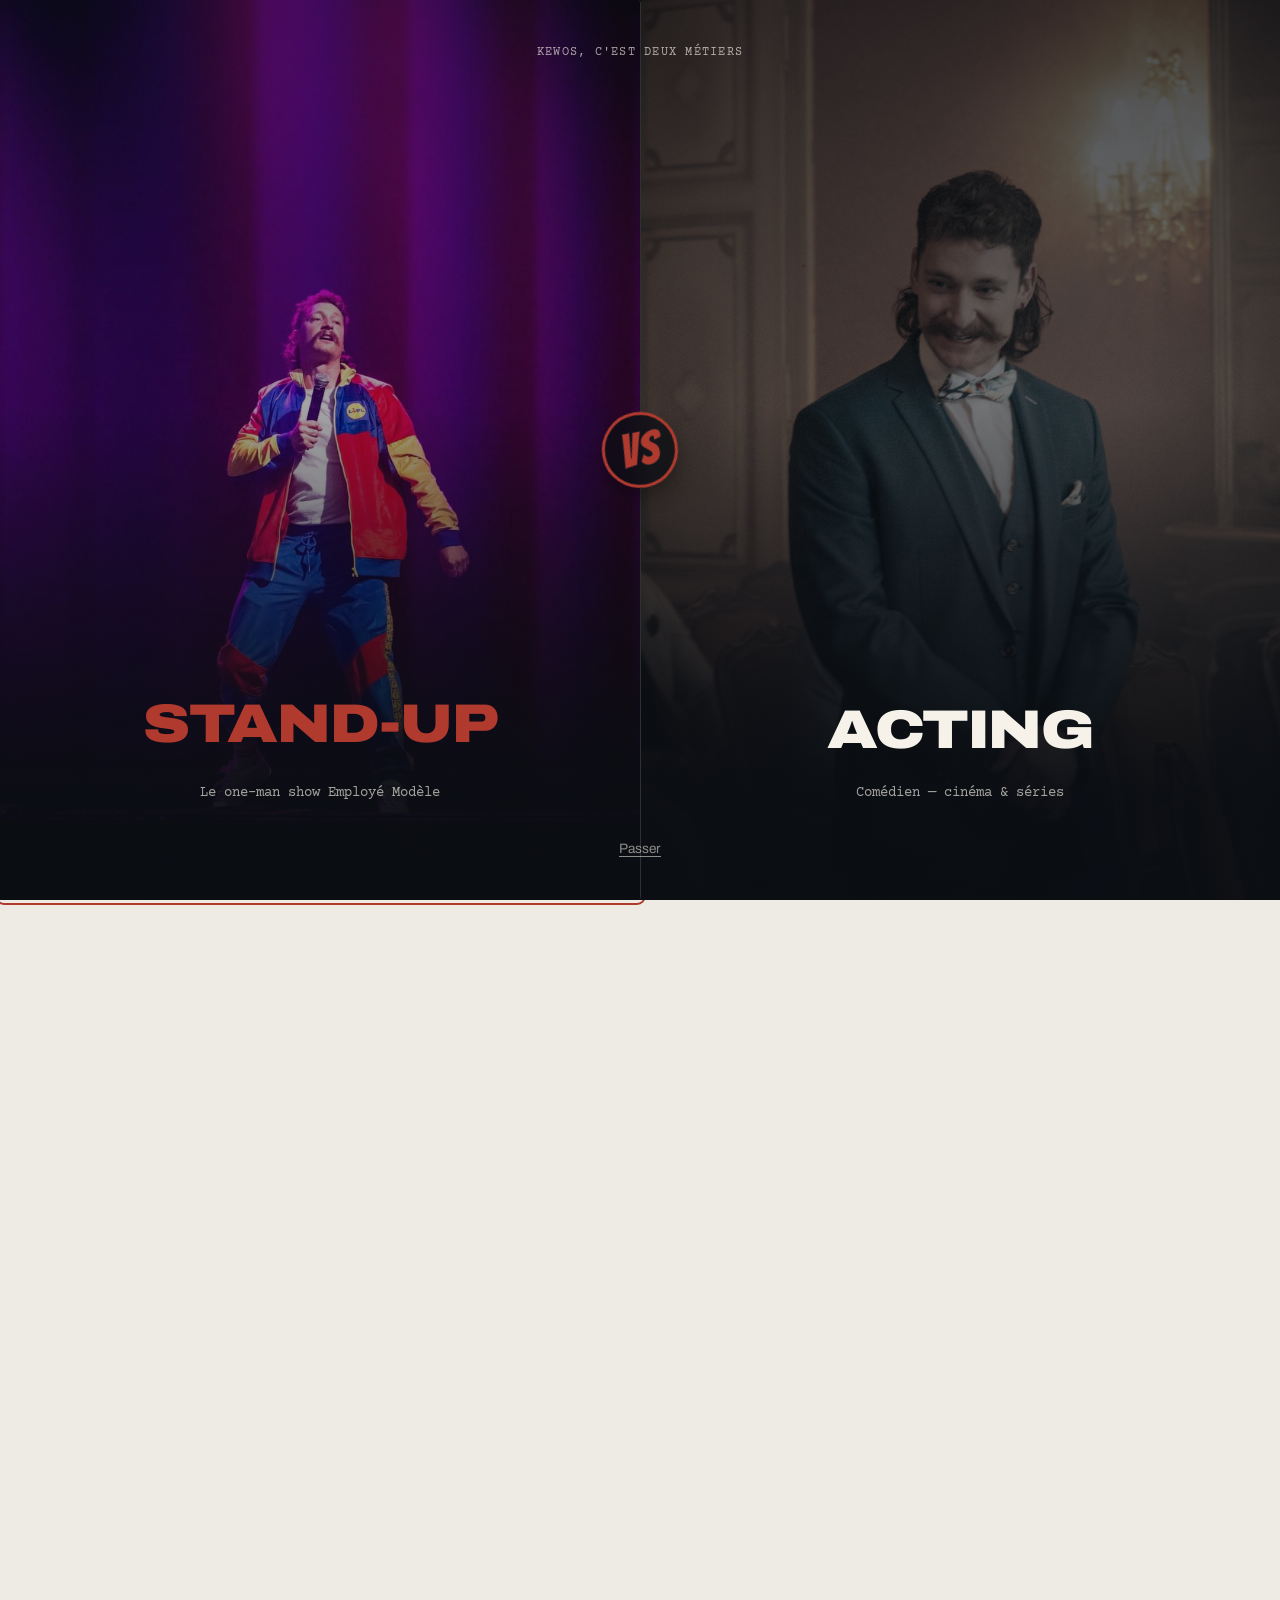
==== index.html @ 3def52e9 "Site Kewos — Employé Modèle avec écran de choix Stand-up / Acting Co-Authored-By: Claude Sonnet 5 <n" ====
<!DOCTYPE html>
<html lang="fr">
<head>
<meta charset="utf-8">
<meta name="viewport" content="width=device-width, initial-scale=1">
<title>Kewos — Employé Modèle | Site officiel de l'humoriste</title>
<meta name="description" content="Kewos, humoriste alsacien, en tournée avec son one-man show Employé Modèle. Toutes les dates, la billetterie, les vidéos et le contact pro.">
<link rel="canonical" href="https://www.kewos.fr/">

<!-- Open Graph / partages -->
<meta property="og:type" content="website">
<meta property="og:locale" content="fr_FR">
<meta property="og:site_name" content="Kewos">
<meta property="og:title" content="Kewos — Employé Modèle">
<meta property="og:description" content="Le one-man show de Kewos sur les galères professionnelles et la grande question : « tu veux faire quoi plus tard ? »">
<meta property="og:image" content="hero-section.jpg">
<meta name="twitter:card" content="summary_large_image">
<meta name="theme-color" content="#141C26">

<link rel="preconnect" href="https://fonts.googleapis.com">
<link rel="preconnect" href="https://fonts.gstatic.com" crossorigin>
<link href="https://fonts.googleapis.com/css2?family=Archivo:ital,wdth,wght@0,62..125,100..900;1,62..125,100..900&family=Courier+Prime:wght@400;700&family=Bangers&display=swap" rel="stylesheet">
<link rel="stylesheet" href="css/style.css">

<!-- Fiche artiste pour Google -->
<script type="application/ld+json">
{
  "@context": "https://schema.org",
  "@type": "Person",
  "name": "Kewos",
  "alternateName": "Kévin Ringenbach",
  "jobTitle": "Humoriste",
  "url": "https://www.kewos.fr/",
  "sameAs": ["https://www.instagram.com/le_kewos/"]
}
</script>
</head>
<body>

<a class="skip" href="#contenu">Aller au contenu</a>

<!-- ══════════ ÉCRAN DE CHOIX (Stand-up vs Acting) ══════════ -->
<div class="versus" id="versusGate" role="dialog" aria-modal="true" aria-label="Choisissez votre entrée : Stand-up ou Acting">
  <div class="versus-inner">
    <p class="versus-kicker">Kewos, c'est deux métiers</p>

    <div class="versus-choices">
      <button class="versus-choice versus-standup" type="button" data-target="#accueil">
        <img src="images/stand-up.jpg" alt=""
             data-try="images/stand-up.jpg,images/stand-up.jpeg,images/stand-up.png,stand-up.jpg" decoding="async">
        <span class="versus-label">Stand-up</span>
        <span class="versus-sub">Le one-man show Employé Modèle</span>
      </button>

      <span class="versus-vs" aria-hidden="true">VS</span>

      <button class="versus-choice versus-acting" type="button" data-target="#acting">
        <img src="images/acting.jpg" alt=""
             data-try="images/acting.jpg,images/acting.jpeg,images/acting.png,acting.jpg" decoding="async">
        <span class="versus-label">Acting</span>
        <span class="versus-sub">Comédien — cinéma &amp; séries</span>
      </button>
    </div>

    <button class="versus-skip" type="button" id="versusSkip">Passer</button>
  </div>
</div>

<header class="site-header" id="siteHeader">
  <div class="header-inner glass" data-glass>
    <a class="wordmark" href="#accueil">Kewos</a>

    <nav class="nav" id="nav" aria-label="Navigation principale">
      <span class="nav-pill" aria-hidden="true"></span>
      <a href="#spectacle">Le spectacle</a>
      <a href="#acting">Acting</a>
      <a href="#dates">Dates</a>
      <a href="#videos">Vidéos</a>
      <a href="#parcours">Parcours</a>
      <a href="#pro">Pro</a>
    </nav>

    <a class="btn btn-solid header-cta" href="#dates">Réserver</a>

    <button class="burger" id="burger" aria-expanded="false" aria-controls="menuMobile" aria-label="Ouvrir le menu">
      <span></span><span></span>
    </button>
  </div>

  <div class="menu-mobile glass" id="menuMobile" data-glass hidden>
    <a href="#spectacle">Le spectacle</a>
    <a href="#acting">Acting</a>
    <a href="#dates">Dates</a>
    <a href="#videos">Vidéos</a>
    <a href="#parcours">Parcours</a>
    <a href="#alerte">Alerte nouvelles dates</a>
    <a href="#pro">Contact pro</a>
    <a class="btn btn-solid" href="#dates">Réserver une place</a>
  </div>
</header>

<main id="contenu">

  <!-- ══════════ HERO ══════════ -->
  <section class="hero" id="accueil">
    <div class="hero-media">
      <!-- L'image « hero-section » : posez-la à côté de index.html.
           Le script teste .jpg / .jpeg / .png / .webp / .avif automatiquement. -->
      <img src="hero-section.jpg" alt="Kewos sur scène dans son spectacle Employé Modèle"
           data-try="hero-section.jpg,hero-section.jpeg,hero-section.png,hero-section.webp,hero-section.avif,images/hero-section.jpg,images/hero-section.png"
           fetchpriority="high" decoding="async">
    </div>

    <div class="hero-body">
      <p class="hero-kicker">One-man show — écrit et joué par Kévin Ringenbach</p>
      <h1 class="hero-title"><span class="l1">Kewos</span><span class="l2">Employé<br>Modèle</span></h1>
      <p class="hero-pitch">Depuis le collège, une seule question : « tu veux faire quoi plus tard&nbsp;? » Quinze ans de boulots plus tard, toujours pas de réponse. Mais un spectacle, oui.</p>
      <div class="hero-actions">
        <a class="btn btn-solid btn-lg" href="#dates">Voir les dates</a>
        <a class="btn btn-glass btn-lg" href="#videos" data-glass>Regarder un extrait</a>
      </div>
    </div>

    <a class="hero-next" href="#dates">
      <span class="hero-next-label">Prochaine date</span>
      <span class="hero-next-value">30.09 — Metz, La Comédie</span>
      <span class="hero-next-cta">Il reste des places</span>
    </a>
  </section>

  <!-- ══════════ LE SPECTACLE ══════════ -->
  <section class="section spectacle" id="spectacle">
    <div class="wrap grid-spectacle">

      <div class="fiche" data-reveal>
        <h2 class="section-title">Le spectacle</h2>

        <dl class="fiche-meta">
          <div><dt>Intitulé du poste</dt><dd>Employé Modèle</dd></div>
          <div><dt>Durée</dt><dd>1 h 20, sans pause syndicale</dd></div>
          <div><dt>Public</dt><dd>À partir de 12 ans</dd></div>
          <div><dt>Expérience exigée</dt><dd>Avoir déjà douté un lundi matin</dd></div>
        </dl>

        <div class="prose">
          <p>Kewos raconte son parcours professionnel : l'entreprise familiale, le food truck, le magasin bio, les figurations, et cette impression tenace que tout le monde autour de lui avait reçu un plan de carrière sauf lui.</p>
          <p>À force de vouloir cocher les cases — le CDI, le crédit, la vie rangée — il enchaîne les postes sans jamais savoir ce qu'il veut vraiment. Entre absurde et sincérité, il transforme ses plantages en spectacle et vous invite à rire de vos propres questions restées sans réponse.</p>
          <p class="prose-out">Parce qu'au fond, qui sait vraiment ce qu'il veut quand il est encore en train de se chercher&nbsp;?</p>
        </div>

        <a class="btn btn-solid" href="#dates">Réserver une place</a>
      </div>

      <figure class="affiche" data-reveal>
        <!-- Remplacez par le visuel de l'affiche : affiche.jpg -->
        <img src="affiche.jpg" alt="Affiche du spectacle Employé Modèle"
             data-try="affiche.jpg,affiche.png,affiche.webp,images/affiche.jpg" loading="lazy" decoding="async">
        <figcaption>Employé Modèle — en tournée dans le Grand Est et partout ailleurs</figcaption>
      </figure>

    </div>
  </section>

  <!-- ══════════ ACTING ══════════ -->
  <!--
    ⚠️ CONTENU DE DÉMONSTRATION — à remplacer avant mise en ligne :
    la vraie filmographie/crédits, une photo définitive (images/acting.jpg)
    et un lien de bande démo si disponible.
  -->
  <section class="section acting" id="acting">
    <div class="wrap grid-acting">

      <figure class="acting-still" data-reveal>
        <img src="images/acting.jpg" alt="Kewos, alias Kévin Ringenbach, en tournage"
             data-try="images/acting.jpg,images/acting.jpeg,images/acting.png,acting.jpg" loading="lazy" decoding="async">
        <figcaption>Kévin Ringenbach — comédien pour le cinéma et les séries</figcaption>
      </figure>

      <div class="fiche" data-reveal>
        <h2 class="section-title">Acting</h2>

        <dl class="fiche-meta">
          <div><dt>Nom de scène</dt><dd>Kewos</dd></div>
          <div><dt>Nom civil</dt><dd>Kévin Ringenbach</dd></div>
          <div><dt>Registre</dt><dd>Comédie, second rôle, figuration parlante</dd></div>
          <div><dt>Basé à</dt><dd>Grand Est — mobile France entière</dd></div>
        </dl>

        <div class="prose">
          <p>Avant la scène, il y a eu les plateaux : figurations pour le cinéma et les séries, dont un rôle sur une production Netflix. Quelques répliques, beaucoup d'attente, et le goût du jeu qui reste.</p>
          <p>Aujourd'hui, Kewos continue de mener les deux de front — la scène du stand-up et celle du tournage — avec la même énergie comique.</p>
        </div>

        <a class="btn btn-line" href="mailto:casting@kewos.fr">Contacter pour un casting</a>
      </div>

    </div>
  </section>

  <!-- ══════════ DATES ══════════ -->
  <!--
    ⚠️ DONNÉES DE DÉMONSTRATION — à remplacer par les vraies dates et les vrais liens
    de billetterie avant mise en ligne. Une ligne = un <li class="date-row">.
    Statuts disponibles : lien "Réserver", <span class="stamp">Complet</span>,
    ou <span class="stamp stamp-last">Dernières places</span>.
  -->
  <section class="section dates" id="dates">
    <div class="wrap">
      <header class="section-head" data-reveal>
        <h2 class="section-title">Les dates</h2>
        <p class="section-note">Une salle près de chez vous manque à l'appel&nbsp;? <a href="#alerte">Prévenez-moi</a>, je transmets aux programmateurs.</p>
      </header>

      <ol class="date-list" data-stagger>

        <li class="date-row" data-reveal>
          <time class="date-when" datetime="2026-09-30"><span class="d">30</span><span class="m">sept.</span><span class="y">2026</span></time>
          <span class="date-where"><strong>Metz</strong><em>La Comédie de Metz</em></span>
          <span class="date-status"><a class="btn btn-line" href="#" rel="noopener">Réserver</a></span>
        </li>

        <li class="date-row" data-reveal>
          <time class="date-when" datetime="2026-10-17"><span class="d">17</span><span class="m">oct.</span><span class="y">2026</span></time>
          <span class="date-where"><strong>Colmar</strong><em>Comedy Club</em></span>
          <span class="date-status"><span class="stamp">Complet</span></span>
        </li>

        <li class="date-row" data-reveal>
          <time class="date-when" datetime="2026-11-07"><span class="d">07</span><span class="m">nov.</span><span class="y">2026</span></time>
          <span class="date-where"><strong>Nancy</strong><em>Le Gros Clou</em></span>
          <span class="date-status"><span class="stamp stamp-last">Dernières places</span></span>
        </li>

        <li class="date-row" data-reveal>
          <time class="date-when" datetime="2026-12-12"><span class="d">12</span><span class="m">déc.</span><span class="y">2026</span></time>
          <span class="date-where"><strong>Ribeauvillé</strong><em>Casino Barrière</em></span>
          <span class="date-status"><a class="btn btn-line" href="#" rel="noopener">Réserver</a></span>
        </li>

        <li class="date-row" data-reveal>
          <time class="date-when" datetime="2027-01-23"><span class="d">23</span><span class="m">janv.</span><span class="y">2027</span></time>
          <span class="date-where"><strong>Blotzheim</strong><em>Casino Barrière</em></span>
          <span class="date-status"><a class="btn btn-line" href="#" rel="noopener">Réserver</a></span>
        </li>

        <li class="date-row" data-reveal>
          <time class="date-when" datetime="2027-02-06"><span class="d">06</span><span class="m">févr.</span><span class="y">2027</span></time>
          <span class="date-where"><strong>Arras</strong><em>Le Pont de Singe</em></span>
          <span class="date-status"><span class="stamp">Complet</span></span>
        </li>

        <li class="date-row" data-reveal>
          <time class="date-when" datetime="2027-03-13"><span class="d">13</span><span class="m">mars</span><span class="y">2027</span></time>
          <span class="date-where"><strong>Wittelsheim</strong><em>Salle Grassegert</em></span>
          <span class="date-status"><a class="btn btn-line" href="#" rel="noopener">Réserver</a></span>
        </li>

        <li class="date-row" data-reveal>
          <time class="date-when" datetime="2027-04-10"><span class="d">10</span><span class="m">avril</span><span class="y">2027</span></time>
          <span class="date-where"><strong>Guebwiller</strong><em>Les Dominicains</em></span>
          <span class="date-status"><span class="stamp stamp-last">Dernières places</span></span>
        </li>

      </ol>
    </div>
  </section>

  <!-- ══════════ VIDÉOS ══════════ -->
  <section class="section videos" id="videos">
    <div class="wrap">
      <header class="section-head" data-reveal>
        <h2 class="section-title">Vidéos</h2>
        <p class="section-note">Des extraits, des passages en club, et quelques trucs filmés dans une cuisine.</p>
      </header>

      <p class="videos-kicker" data-reveal>Extraits du spectacle</p>
      <!-- Remplacez data-yt par l'identifiant de la vidéo YouTube (ce qui suit v=) -->
      <div class="video-grid" data-stagger>
        <article class="video" data-reveal>
          <button class="video-play" data-yt="dQw4w9WgXcQ" data-title="Extrait — Employé Modèle">
            <img src="https://i.ytimg.com/vi/dQw4w9WgXcQ/hqdefault.jpg" alt="" loading="lazy" decoding="async">
            <span class="video-icon" aria-hidden="true"></span>
            <span class="video-label">Extrait du spectacle<em>Lire la vidéo</em></span>
          </button>
        </article>
        <article class="video" data-reveal>
          <button class="video-play" data-yt="dQw4w9WgXcQ" data-title="Passage en comedy club">
            <img src="https://i.ytimg.com/vi/dQw4w9WgXcQ/hqdefault.jpg" alt="" loading="lazy" decoding="async">
            <span class="video-icon" aria-hidden="true"></span>
            <span class="video-label">Passage en comedy club<em>Lire la vidéo</em></span>
          </button>
        </article>
        <article class="video" data-reveal>
          <button class="video-play" data-yt="dQw4w9WgXcQ" data-title="Teaser 2026">
            <img src="https://i.ytimg.com/vi/dQw4w9WgXcQ/hqdefault.jpg" alt="" loading="lazy" decoding="async">
            <span class="video-icon" aria-hidden="true"></span>
            <span class="video-label">Teaser de la tournée<em>Lire la vidéo</em></span>
          </button>
        </article>
      </div>

      <!-- Vraies publications vidéo de @le_kewos. Pour en ajouter une : ouvrir le reel/post sur
           Instagram → icône ⋯ → « Intégrer » → copier l'URL et la coller dans un nouvel article,
           en suivant exactement le modèle ci-dessous (deux data-instgrm-permalink identiques). -->
      <p class="videos-kicker" data-reveal>Sur Instagram</p>
      <div class="insta-grid" data-stagger>
        <article class="insta-card" data-reveal>
          <blockquote class="instagram-media" data-instgrm-permalink="https://www.instagram.com/le_kewos/reel/DF5mDuxNj-P/" data-instgrm-version="14">
            <a href="https://www.instagram.com/le_kewos/reel/DF5mDuxNj-P/" target="_blank" rel="noopener">Voir sur Instagram</a>
          </blockquote>
        </article>
        <article class="insta-card" data-reveal>
          <blockquote class="instagram-media" data-instgrm-permalink="https://www.instagram.com/reel/DTaXDFFDaus/" data-instgrm-version="14">
            <a href="https://www.instagram.com/reel/DTaXDFFDaus/" target="_blank" rel="noopener">Voir sur Instagram</a>
          </blockquote>
        </article>
        <article class="insta-card" data-reveal>
          <blockquote class="instagram-media" data-instgrm-permalink="https://www.instagram.com/p/DGVdkOFoYPr/" data-instgrm-version="14">
            <a href="https://www.instagram.com/p/DGVdkOFoYPr/" target="_blank" rel="noopener">Voir sur Instagram</a>
          </blockquote>
        </article>
      </div>

      <p class="videos-more" data-reveal>Le reste est sur <a class="link-glass" href="https://www.instagram.com/le_kewos/" data-glass target="_blank" rel="noopener">Instagram</a> et <a class="link-glass" href="#" data-glass target="_blank" rel="noopener">YouTube</a>.</p>
    </div>
  </section>

  <!-- ══════════ PARCOURS ══════════ -->
  <section class="section parcours" id="parcours">
    <div class="wrap grid-parcours">

      <div class="parcours-intro" data-reveal>
        <h2 class="section-title">Le parcours</h2>
        <p>Kévin Ringenbach, alias Kewos, est né à Guebwiller et a mis quinze ans à trouver le seul métier où son CV devient un argument de vente.</p>
        <ul class="palmares">
          <li><span>2023</span> Vainqueur de la 1<sup>re</sup> saison du Colmar Comedy Club</li>
          <li><span>2023</span> Prix du public au Gros Clou, festival d'humour du Grand Est</li>
          <li><span>2024</span> Lauréat du festival Drôlement Bien, Besançon</li>
        </ul>
        <figure class="portrait">
          <img src="portrait.jpg" alt="Portrait de Kewos"
               data-try="portrait.jpg,portrait.png,images/portrait.jpg" loading="lazy" decoding="async">
        </figure>
      </div>

      <ol class="cv" data-stagger>
        <li class="cv-item" data-reveal><span class="cv-year">2010</span><h3>Entreprise familiale</h3><p>Le plan tout tracé. Tracé par quelqu'un d'autre.</p></li>
        <li class="cv-item" data-reveal><span class="cv-year">2014</span><h3>Food truck</h3><p>Indépendance, liberté, friteuse.</p></li>
        <li class="cv-item" data-reveal><span class="cv-year">2017</span><h3>Magasin bio</h3><p>Vendre du sens à des gens qui en cherchaient aussi.</p></li>
        <li class="cv-item" data-reveal><span class="cv-year">2019</span><h3>Figuration cinéma &amp; séries</h3><p>Quelques rôles, dont un sur Netflix. Deux répliques, beaucoup d'attente.</p></li>
        <li class="cv-item cv-now" data-reveal><span class="cv-year">2022</span><h3>Humoriste</h3><p>Premier passage en scène ouverte. Le seul poste qu'il n'a jamais eu envie de quitter.</p></li>
      </ol>

    </div>
  </section>

  <!-- ══════════ ALERTE ══════════ -->
  <section class="section alerte" id="alerte">
    <div class="wrap alerte-inner" data-reveal>
      <div>
        <h2 class="section-title">Alerte nouvelles dates</h2>
        <p>Les places partent souvent avant l'annonce publique. Laissez votre e-mail et votre ville : vous serez prévenu en premier quand une date tombe près de chez vous.</p>
      </div>
      <!-- Branchez l'attribut action sur Brevo, Mailchimp ou votre outil d'e-mailing -->
      <form class="alerte-form" action="#" method="post" novalidate>
        <label class="field">
          <span>Votre e-mail</span>
          <input type="email" name="email" required autocomplete="email" placeholder="prenom@exemple.fr">
        </label>
        <label class="field">
          <span>Votre ville</span>
          <input type="text" name="ville" autocomplete="address-level2" placeholder="Mulhouse">
        </label>
        <label class="check">
          <input type="checkbox" name="consent" required>
          <span>J'accepte de recevoir les annonces de dates par e-mail. Désinscription en un clic.</span>
        </label>
        <button class="btn btn-solid" type="submit">Me prévenir</button>
        <p class="form-msg" role="status" aria-live="polite"></p>
      </form>
    </div>
  </section>

  <!-- ══════════ PRO ══════════ -->
  <section class="section pro" id="pro">
    <div class="wrap">
      <header class="section-head" data-reveal>
        <h2 class="section-title">Espace pro</h2>
        <p class="section-note">Salles, festivals, comités d'entreprise, presse : voici où écrire.</p>
      </header>

      <div class="pro-grid" data-stagger>
        <div class="pro-card" data-reveal>
          <h3>Booking &amp; diffusion</h3>
          <p>Pour programmer Employé Modèle dans votre salle ou votre festival.</p>
          <a class="link-glass" href="mailto:booking@kewos.fr" data-glass>booking@kewos.fr</a>
        </div>
        <div class="pro-card" data-reveal>
          <h3>Presse</h3>
          <p>Demandes d'interview, dossier de presse, photos haute définition.</p>
          <a class="link-glass" href="mailto:presse@kewos.fr" data-glass>presse@kewos.fr</a>
        </div>
        <div class="pro-card" data-reveal>
          <h3>Entreprises &amp; privé</h3>
          <p>Soirées d'entreprise, arbres de Noël, séminaires. Oui, c'est ironique.</p>
          <a class="link-glass" href="mailto:contact@kewos.fr" data-glass>contact@kewos.fr</a>
        </div>
      </div>
    </div>
  </section>

</main>

<footer class="site-footer">
  <div class="wrap footer-inner">
    <a class="wordmark footer-mark" href="#accueil">Kewos</a>

    <nav class="footer-social" aria-label="Réseaux sociaux">
      <a href="https://www.instagram.com/le_kewos/" target="_blank" rel="noopener">Instagram</a>
      <a href="#" target="_blank" rel="noopener">TikTok</a>
      <a href="#" target="_blank" rel="noopener">YouTube</a>
      <a href="#" target="_blank" rel="noopener">Facebook</a>
    </nav>

    <nav class="footer-links" aria-label="Liens utiles">
      <a href="#dates">Dates</a>
      <a href="#pro">Contact pro</a>
      <a href="mentions-legales.html">Mentions légales</a>
    </nav>

    <p class="footer-legal">© <span id="year">2026</span> Kewos — Employé Modèle. Tous droits réservés.</p>
  </div>
</footer>

<!-- Lecteur vidéo -->
<dialog class="lightbox" id="lightbox" aria-label="Lecteur vidéo">
  <button class="lightbox-close" id="lightboxClose" aria-label="Fermer la vidéo">Fermer</button>
  <div class="lightbox-frame" id="lightboxFrame"></div>
</dialog>

<!-- Rend les blockquotes .instagram-media de la section #videos en lecteurs natifs -->
<script async src="https://www.instagram.com/embed.js"></script>
<script src="js/main.js"></script>
</body>
</html>
---- css/style.css ----
/* =====================================================================
   KEWOS — EMPLOYÉ MODÈLE
   Direction artistique : le dossier RH contre la scène.
   Papier listing, tampons administratifs et lumière de salle.
   ===================================================================== */

/* ------------------------------ 1. Tokens ------------------------------ */
:root{
  --encre:      #141C26;   /* bleu-noir, texte et fonds sombres  */
  --papier:     #EDEBE3;   /* papier bureau, légèrement grisé    */
  --listing:    #DDE5D9;   /* bande vert pâle du papier listing  */
  --tampon:     #B03A2E;   /* rouge tampon, accent unique        */
  --scene:      #0B0E13;   /* noir de salle                      */
  --encre-60:   rgba(20,28,38,.60);
  --encre-30:   rgba(20,28,38,.30);
  --encre-14:   rgba(20,28,38,.14);

  --display: "Archivo", "Helvetica Neue", Arial, sans-serif;
  --texte:   "Archivo", "Helvetica Neue", Arial, sans-serif;
  --machine: "Courier Prime", "Courier New", monospace;
  --comic:   "Bangers", "Archivo", cursive;

  --wrap: 1180px;
  --pad: clamp(1.25rem, 5vw, 3rem);
  --rythme: clamp(4.5rem, 10vw, 9rem);
  --radius: 18px;

  --ease-out: cubic-bezier(.16,1,.3,1);
  --ease-liquide: cubic-bezier(.34,1.4,.5,1);
}

/* ------------------------------ 2. Base ------------------------------ */
*,*::before,*::after{ box-sizing:border-box; }

html{ scroll-behavior:smooth; -webkit-text-size-adjust:100%; }

body{
  margin:0;
  background:var(--papier);
  color:var(--encre);
  font-family:var(--texte);
  font-variation-settings:"wdth" 100;
  font-size:clamp(1rem, .96rem + .2vw, 1.075rem);
  line-height:1.62;
  -webkit-font-smoothing:antialiased;
  overflow-x:hidden;
}

img{ max-width:100%; display:block; }
a{ color:inherit; }
button{ font:inherit; color:inherit; }

:focus-visible{
  outline:2px solid var(--tampon);
  outline-offset:3px;
  border-radius:4px;
}

.skip{
  position:absolute; left:-9999px; top:0; z-index:200;
  background:var(--encre); color:var(--papier); padding:.8rem 1.2rem;
}
.skip:focus{ left:1rem; top:1rem; }

.wrap{ width:100%; max-width:var(--wrap); margin-inline:auto; padding-inline:var(--pad); }

/* ------------------------------ 3. Typographie ------------------------------ */
h1,h2,h3{
  font-family:var(--display);
  font-weight:800;
  font-variation-settings:"wdth" 112;
  line-height:.95;
  letter-spacing:-.018em;
  margin:0;
  text-wrap:balance;
}

.section-title{
  font-size:clamp(2.1rem, 1.2rem + 3.4vw, 3.9rem);
  margin-bottom:.7em;
}

.section-head{
  display:flex; flex-wrap:wrap; align-items:flex-end;
  justify-content:space-between; gap:1rem 3rem;
  margin-bottom:clamp(2rem,5vw,3.4rem);
}
.section-head .section-title{ margin-bottom:0; }
.section-note{
  margin:0; max-width:42ch;
  color:var(--encre-60);
  font-size:.95rem;
}
.section-note a{ color:var(--tampon); text-underline-offset:.22em; }

.prose p{ max-width:62ch; }
.prose-out{ font-weight:600; }

/* ------------------------------ 4. Verre liquide ------------------------------ */
/* Une seule recette, réutilisée : flou + saturation, arête haute éclairée,
   et un reflet spéculaire qui suit le curseur (variables --mx / --my). */
.glass{
  position:relative;
  isolation:isolate;
  background:rgba(20,28,38,.52);
  -webkit-backdrop-filter:blur(20px) saturate(185%);
  backdrop-filter:blur(20px) saturate(185%);
  border:1px solid rgba(255,255,255,.13);
  box-shadow:
    inset 0 1px 0 rgba(255,255,255,.34),
    inset 1px 0 0 rgba(255,255,255,.09),
    inset -1px 0 0 rgba(255,255,255,.09),
    inset 0 -1px 0 rgba(255,255,255,.05),
    0 24px 48px -28px rgba(0,0,0,.75);
}
.glass::after{
  content:"";
  position:absolute; inset:0; border-radius:inherit;
  pointer-events:none; z-index:2;
  background:radial-gradient(260px circle at var(--mx,50%) var(--my,0%),
              rgba(255,255,255,.20), rgba(255,255,255,0) 62%);
  opacity:var(--sheen,0);
  transition:opacity .4s var(--ease-out);
}
@supports not ((backdrop-filter:blur(1px)) or (-webkit-backdrop-filter:blur(1px))){
  .glass{ background:rgba(20,28,38,.92); }
}

/* ------------------------------ 5. Boutons ------------------------------ */
.btn{
  --lift:0;
  display:inline-flex; align-items:center; justify-content:center;
  gap:.5em;
  padding:.78em 1.5em;
  border-radius:999px;
  border:1px solid transparent;
  font-weight:700;
  font-size:.95rem;
  letter-spacing:.005em;
  text-decoration:none;
  cursor:pointer;
  transform:translateY(var(--lift));
  transition:transform .35s var(--ease-liquide), background-color .3s, color .3s, box-shadow .35s, border-color .3s;
}
.btn-lg{ padding:.95em 1.9em; font-size:1.02rem; }

.btn-solid{
  background:var(--tampon);
  color:#FBF6EE;
  box-shadow:0 12px 26px -16px rgba(176,58,46,.9);
}
.btn-solid:hover,.btn-solid:focus-visible{
  --lift:-2px;
  background:#C0402F;
  box-shadow:0 20px 34px -18px rgba(176,58,46,.95);
}

.btn-glass{
  background:rgba(255,255,255,.10);
  -webkit-backdrop-filter:blur(16px) saturate(170%);
  backdrop-filter:blur(16px) saturate(170%);
  border-color:rgba(255,255,255,.28);
  color:#FBF6EE;
  box-shadow:inset 0 1px 0 rgba(255,255,255,.4), 0 18px 34px -24px rgba(0,0,0,.8);
}
.btn-glass:hover,.btn-glass:focus-visible{
  --lift:-2px;
  background:rgba(255,255,255,.19);
  border-color:rgba(255,255,255,.45);
}

.btn-line{
  padding:.5em 1.15em;
  border-color:var(--encre-30);
  background:transparent;
  font-size:.88rem;
}
.btn-line:hover,.btn-line:focus-visible{
  background:var(--encre);
  border-color:var(--encre);
  color:var(--papier);
}

/* Lien à pastille de verre : la pastille se matérialise autour du mot au survol. */
.link-glass{
  display:inline-block;
  padding:.16em .62em;
  margin:-.16em -.62em;
  border-radius:999px;
  border:1px solid transparent;
  text-decoration:underline;
  text-decoration-thickness:1px;
  text-underline-offset:.22em;
  transition:background-color .35s var(--ease-out),
             border-color .35s var(--ease-out),
             box-shadow .35s var(--ease-out),
             text-decoration-color .3s,
             transform .45s var(--ease-liquide);
}
.link-glass:hover,.link-glass:focus-visible{
  transform:translateY(-1px);
  text-decoration-color:transparent;
  background:rgba(20,28,38,.07);
  border-color:rgba(20,28,38,.16);
  box-shadow:inset 0 1px 0 rgba(255,255,255,.95);
  -webkit-backdrop-filter:blur(14px) saturate(180%);
  backdrop-filter:blur(14px) saturate(180%);
}
.videos .link-glass:hover,.videos .link-glass:focus-visible,
.alerte .link-glass:hover,.alerte .link-glass:focus-visible{
  background:rgba(255,255,255,.16);
  border-color:rgba(255,255,255,.32);
  box-shadow:inset 0 1px 0 rgba(255,255,255,.55);
}

/* ------------------------------ 5b. Écran de choix (versus) ------------------------------ */
html.versus-locked,html.versus-locked body{ overflow:hidden; height:100%; }

.versus{
  position:fixed; inset:0; z-index:400;
  background:var(--scene);
  opacity:1;
  transition:opacity .6s var(--ease-out);
}
.versus.is-leaving{ opacity:0; pointer-events:none; }
.versus[hidden]{ display:none; }

.versus-inner{ position:relative; width:100%; height:100%; }

.versus-kicker{
  position:absolute; top:clamp(1.3rem,4vw,2.6rem); left:0; right:0; z-index:2;
  margin:0; text-align:center;
  font-family:var(--machine);
  font-size:.78rem; letter-spacing:.1em; text-transform:uppercase;
  color:rgba(246,242,234,.65);
}

.versus-choices{ position:relative; display:flex; width:100%; height:100%; }

.versus-choice{
  position:relative;
  flex:1;
  display:flex; flex-direction:column; align-items:center; justify-content:flex-end;
  margin:0; padding:0 1.5rem clamp(3rem,10vw,6rem);
  border:0; border-right:1px solid rgba(255,255,255,.14);
  background:none; cursor:pointer;
  overflow:hidden; isolation:isolate;
  color:#F6F2EA; text-align:center;
  -webkit-tap-highlight-color:transparent;
}
.versus-acting{ border-right:0; }

.versus-choice img{
  position:absolute; inset:0; z-index:-2;
  width:100%; height:100%; object-fit:cover;
  transform:scale(1.08);
  filter:grayscale(.55) brightness(.6);
  transition:transform 1.1s var(--ease-out), filter .5s ease;
}
.versus-choice::before{
  content:""; position:absolute; inset:0; z-index:-1;
  background:linear-gradient(to top, rgba(11,14,19,.94) 12%, rgba(11,14,19,.25) 55%, rgba(11,14,19,.55) 100%);
}
.versus-choice:hover img,.versus-choice:focus-visible img{
  transform:scale(1);
  filter:grayscale(0) brightness(.85);
}

.versus-label{
  display:block;
  font-family:var(--display); font-weight:900;
  font-variation-settings:"wdth" 122;
  text-transform:uppercase;
  font-size:clamp(1.8rem, 1rem + 3.4vw, 3.4rem);
  letter-spacing:-.02em;
  transition:transform .5s var(--ease-liquide), color .3s;
}
.versus-choice:hover .versus-label,.versus-choice:focus-visible .versus-label{
  transform:translateY(-6px);
  color:var(--tampon);
}
.versus-sub{
  display:block; margin-top:.5rem;
  font-family:var(--machine); font-size:.85rem;
  color:rgba(246,242,234,.65);
}

.versus-vs{
  position:absolute; top:50%; left:50%; z-index:3;
  transform:translate(-50%,-50%) rotate(-10deg);
  display:grid; place-items:center;
  width:clamp(3.8rem, 2.2vw + 3rem, 5.6rem); height:clamp(3.8rem, 2.2vw + 3rem, 5.6rem);
  border-radius:999px;
  border:3px solid var(--tampon);
  background:rgba(11,14,19,.75);
  -webkit-backdrop-filter:blur(10px); backdrop-filter:blur(10px);
  box-shadow:0 14px 30px -10px rgba(0,0,0,.6);
  color:var(--tampon);
  font-family:var(--comic); font-weight:400;
  font-size:clamp(2.1rem, 1.6vw + 1.6rem, 3.1rem);
  line-height:1;
  letter-spacing:.03em;
  -webkit-text-stroke:1.5px var(--encre);
  paint-order:stroke fill;
  pointer-events:none;
}

.versus-skip{
  position:absolute; bottom:clamp(1.1rem,4vw,2rem); left:50%; z-index:2;
  transform:translateX(-50%);
  background:none; border:0;
  color:rgba(246,242,234,.55);
  font-size:.85rem;
  text-decoration:underline; text-underline-offset:.22em;
  cursor:pointer; padding:.5rem .7rem;
}
.versus-skip:hover,.versus-skip:focus-visible{ color:#F6F2EA; }

@media (max-width:720px){
  .versus-choices{ flex-direction:column; }
  .versus-choice{
    border-right:0; border-bottom:1px solid rgba(255,255,255,.14);
    padding-bottom:2.2rem; justify-content:center;
  }
  .versus-acting{ border-bottom:0; }
  .versus-vs{ width:3.6rem; height:3.6rem; font-size:1.7rem; }
}

@media (prefers-reduced-motion:reduce){
  .versus,.versus-choice img,.versus-label{ transition-duration:.01ms !important; }
}

/* ------------------------------ 6. En-tête ------------------------------ */
.site-header{
  position:fixed; inset:0 0 auto 0; z-index:100;
  padding:clamp(.7rem,2vw,1.15rem) var(--pad);
  pointer-events:none;
}
.header-inner{
  pointer-events:auto;
  max-width:var(--wrap); margin-inline:auto;
  display:flex; align-items:center; gap:1rem;
  padding:.55rem .6rem .55rem 1.35rem;
  border-radius:999px;
  transition:padding .4s var(--ease-out), background-color .4s;
}
.site-header.is-scrolled .header-inner{ background:rgba(20,28,38,.72); }

.wordmark{
  font-family:var(--display);
  font-weight:900;
  font-variation-settings:"wdth" 122;
  font-size:1.22rem;
  letter-spacing:.02em;
  text-transform:uppercase;
  text-decoration:none;
  color:#F6F2EA;
  margin-right:auto;
}

.nav{
  position:relative;
  display:flex; align-items:center; gap:.15rem;
}
.nav a{
  position:relative; z-index:1;
  padding:.55rem .95rem;
  border-radius:999px;
  font-size:.92rem;
  font-weight:500;
  color:rgba(246,242,234,.78);
  text-decoration:none;
  transition:color .3s;
  white-space:nowrap;
}
.nav a:hover,.nav a:focus-visible,.nav a.is-current{ color:#FFF; }

/* La pastille de verre qui glisse d'un lien à l'autre */
.nav-pill{
  position:absolute; top:0; left:0; z-index:0;
  height:100%; width:0;
  border-radius:999px;
  background:rgba(255,255,255,.15);
  border:1px solid rgba(255,255,255,.3);
  -webkit-backdrop-filter:blur(12px) saturate(200%) brightness(1.1);
  backdrop-filter:blur(12px) saturate(200%) brightness(1.1);
  box-shadow:inset 0 1px 0 rgba(255,255,255,.55), inset 0 -1px 0 rgba(255,255,255,.12);
  opacity:0;
  transform:translateX(0) scaleX(.7);
  transform-origin:left center;
  transition:transform .5s var(--ease-liquide), width .5s var(--ease-liquide), opacity .3s ease;
  pointer-events:none;
}
.nav.pill-on .nav-pill{ opacity:1; }

.header-cta{ padding:.62em 1.25em; font-size:.9rem; }

.burger{
  display:none;
  width:44px; height:38px;
  border:1px solid rgba(255,255,255,.22);
  border-radius:999px;
  background:rgba(255,255,255,.08);
  cursor:pointer;
  padding:0;
  flex-direction:column; align-items:center; justify-content:center; gap:5px;
}
.burger span{
  display:block; width:17px; height:1.5px; background:#F6F2EA; border-radius:2px;
  transition:transform .35s var(--ease-out), opacity .25s;
}
.burger[aria-expanded="true"] span:first-child{ transform:translateY(3.25px) rotate(45deg); }
.burger[aria-expanded="true"] span:last-child{ transform:translateY(-3.25px) rotate(-45deg); }

.menu-mobile{
  pointer-events:auto;
  max-width:var(--wrap); margin:.6rem auto 0;
  border-radius:22px;
  padding:.8rem;
  display:flex; flex-direction:column; gap:.15rem;
}
.menu-mobile[hidden]{ display:none; }
.menu-mobile a{
  padding:.85rem 1rem;
  border-radius:14px;
  color:rgba(246,242,234,.85);
  text-decoration:none;
  font-weight:500;
}
.menu-mobile a:hover{ background:rgba(255,255,255,.1); color:#fff; }
.menu-mobile .btn{ margin-top:.4rem; justify-content:center; }
.menu-mobile .btn:hover{ background:#C0402F; }

/* ------------------------------ 7. Hero ------------------------------ */
.hero{
  position:relative;
  min-height:100svh;
  display:flex; flex-direction:column; justify-content:flex-end;
  background:var(--scene);
  color:#F6F2EA;
  overflow:hidden;
  padding:0 0 clamp(1rem,3vw,2rem);
}
.hero-media{ position:absolute; inset:0; }
.hero-media img{
  width:100%; height:100%;
  object-fit:cover; object-position:center 28%;
  opacity:0;
  transform:scale(1.06);
  transition:opacity 1.4s ease, transform 2.4s var(--ease-out);
}
.hero-media img.is-loaded{ opacity:1; transform:scale(1); }
.hero-media::after{
  content:"";
  position:absolute; inset:0;
  background:
    linear-gradient(to top, rgba(11,14,19,.94) 6%, rgba(11,14,19,.55) 38%, rgba(11,14,19,.15) 66%, rgba(11,14,19,.6) 100%),
    linear-gradient(to right, rgba(11,14,19,.6), rgba(11,14,19,0) 62%);
}
/* Filet de secours si l'image n'est pas encore posée dans le dossier */
.hero-media.is-missing{
  background:
    repeating-linear-gradient(135deg, #10151C 0 22px, #0D1218 22px 44px);
}

.hero-body{
  position:relative; z-index:2;
  width:100%; max-width:var(--wrap);
  margin:0 auto; padding:0 var(--pad);
}
.hero-kicker{
  font-family:var(--machine);
  font-size:.82rem;
  letter-spacing:.06em;
  color:rgba(246,242,234,.72);
  margin:0 0 1.1rem;
  padding-left:2.6rem;
  position:relative;
}
.hero-kicker::before{
  content:""; position:absolute; left:0; top:.62em;
  width:2rem; height:1px; background:var(--tampon);
}
.hero-title{
  display:flex; flex-direction:column;
  font-variation-settings:"wdth" 124;
  font-weight:900;
  text-transform:uppercase;
  margin:0 0 1.3rem;
  letter-spacing:-.03em;
}
.hero-title .l1{
  font-size:clamp(1rem,.7rem + 1.1vw,1.5rem);
  letter-spacing:.42em;
  font-weight:700;
  color:var(--tampon);
  margin-bottom:.9rem;
}
.hero-title .l2{
  font-size:clamp(3.3rem, 1rem + 11.5vw, 9.5rem);
  line-height:.84;
}
.hero-pitch{
  max-width:46ch;
  color:rgba(246,242,234,.82);
  margin:0 0 2rem;
}
.hero-actions{ display:flex; flex-wrap:wrap; gap:.75rem; }

/* Entrée orchestrée au chargement */
.hero-kicker,.hero-title .l1,.hero-title .l2,.hero-pitch,.hero-actions,.hero-next{
  opacity:0; transform:translateY(26px);
}
.hero.is-ready .hero-kicker,
.hero.is-ready .hero-title .l1,
.hero.is-ready .hero-title .l2,
.hero.is-ready .hero-pitch,
.hero.is-ready .hero-actions,
.hero.is-ready .hero-next{
  opacity:1; transform:none;
  transition:opacity .9s ease, transform 1s var(--ease-out);
}
.hero.is-ready .hero-kicker{ transition-delay:.15s; }
.hero.is-ready .hero-title .l1{ transition-delay:.25s; }
.hero.is-ready .hero-title .l2{ transition-delay:.35s; }
.hero.is-ready .hero-pitch{ transition-delay:.5s; }
.hero.is-ready .hero-actions{ transition-delay:.62s; }
.hero.is-ready .hero-next{ transition-delay:.78s; }

.hero-next{
  position:relative; z-index:2;
  width:calc(100% - var(--pad) * 2);
  max-width:var(--wrap);
  margin:clamp(2.4rem,6vw,4rem) auto 0;
  display:flex; flex-wrap:wrap; align-items:baseline; gap:.4rem 1.4rem;
  padding-top:1.1rem;
  border-top:1px solid rgba(246,242,234,.22);
  text-decoration:none;
  transition:border-color .35s;
}
.hero-next:hover{ border-color:rgba(246,242,234,.55); }
.hero-next-label{
  font-family:var(--machine); font-size:.78rem; letter-spacing:.08em;
  color:rgba(246,242,234,.6);
}
.hero-next-value{
  font-family:var(--display); font-weight:800; font-variation-settings:"wdth" 112;
  font-size:clamp(1.05rem,.9rem + .6vw,1.4rem);
}
.hero-next-cta{
  margin-left:auto; font-size:.86rem; color:var(--tampon); font-weight:700;
}

/* ------------------------------ 8. Sections ------------------------------ */
.section{ padding-block:var(--rythme); position:relative; }
section[id]{ scroll-margin-top:6.5rem; }

/* ------------------------------ 9. Le spectacle ------------------------------ */
.grid-spectacle{
  display:grid;
  grid-template-columns:minmax(0,1.15fr) minmax(0,.85fr);
  gap:clamp(2.5rem,6vw,5rem);
  align-items:start;
}

.fiche-meta{
  margin:0 0 2.2rem;
  border-top:1px solid var(--encre-14);
}
.fiche-meta > div{
  display:grid;
  grid-template-columns:minmax(9rem,32%) 1fr;
  gap:1rem;
  padding:.7rem 0;
  border-bottom:1px solid var(--encre-14);
}
.fiche-meta dt{
  font-family:var(--machine);
  font-size:.8rem;
  letter-spacing:.03em;
  color:var(--encre-60);
}
.fiche-meta dd{ margin:0; font-weight:600; }

.fiche .prose{ margin-bottom:2rem; }
.fiche .prose p{ margin:0 0 1.1em; }

.affiche{
  margin:0;
  position:relative;
  padding:.8rem .8rem 0;
  background:#fff;
  border:1px solid var(--encre-14);
  box-shadow:0 30px 60px -40px rgba(20,28,38,.55);
  transform:rotate(-1.2deg);
}
.affiche img{
  width:100%; aspect-ratio:2/3; object-fit:cover;
  background:repeating-linear-gradient(135deg,#E4E1D7 0 16px,#DCD9CE 16px 32px);
}
.affiche figcaption{
  font-family:var(--machine);
  font-size:.76rem;
  line-height:1.5;
  color:var(--encre-60);
  padding:.85rem .2rem;
}

/* ------------------------------ 9b. Acting ------------------------------ */
.acting{ background:var(--listing); }
.grid-acting{
  display:grid;
  grid-template-columns:minmax(0,.85fr) minmax(0,1.15fr);
  gap:clamp(2.5rem,6vw,5rem);
  align-items:start;
}
.acting-still{
  margin:0;
  position:relative;
  padding:.8rem .8rem 0;
  background:#fff;
  border:1px solid var(--encre-14);
  box-shadow:0 30px 60px -40px rgba(20,28,38,.55);
  transform:rotate(1.2deg);
}
.acting-still img{
  width:100%; aspect-ratio:3/4; object-fit:cover;
  object-position:center 20%;
  filter:grayscale(1) contrast(1.08);
  background:repeating-linear-gradient(135deg,#E4E1D7 0 16px,#DCD9CE 16px 32px);
  transition:filter .6s ease;
}
.acting-still:hover img{ filter:grayscale(0) contrast(1); }
.acting-still figcaption{
  font-family:var(--machine);
  font-size:.76rem;
  line-height:1.5;
  color:var(--encre-60);
  padding:.85rem .2rem;
}

/* ------------------------------ 10. Dates ------------------------------ */
.dates{ background:var(--papier); }

.date-list{
  list-style:none; margin:0; padding:0;
  border-top:1px solid var(--encre-14);
}
.date-row{
  display:grid;
  grid-template-columns:minmax(6.5rem,8rem) 1fr auto;
  align-items:center;
  gap:1rem 1.6rem;
  padding:1.15rem clamp(.6rem,2vw,1.2rem);
  border-bottom:1px solid var(--encre-14);
  transition:background-color .35s ease;
}
/* Papier listing : une bande sur deux */
.date-row:nth-child(even){ background:var(--listing); }
.date-row:hover{ background:#E4E2D8; }
.date-row:nth-child(even):hover{ background:#D3DCCF; }

.date-when{
  font-family:var(--machine);
  display:flex; align-items:baseline; gap:.4rem;
  color:var(--encre);
}
.date-when .d{ font-size:1.65rem; font-weight:700; line-height:1; }
.date-when .m{ font-size:.95rem; }
.date-when .y{ font-size:.78rem; color:var(--encre-60); }

.date-where{ display:flex; flex-direction:column; gap:.1rem; min-width:0; }
.date-where strong{
  font-family:var(--display); font-weight:800; font-variation-settings:"wdth" 110;
  font-size:1.22rem; letter-spacing:-.01em;
}
.date-where em{ font-style:normal; font-size:.9rem; color:var(--encre-60); }

.date-status{ justify-self:end; }

/* Tampon administratif */
.stamp{
  display:inline-block;
  font-family:var(--machine);
  font-weight:700;
  font-size:.78rem;
  letter-spacing:.08em;
  text-transform:uppercase;
  color:var(--tampon);
  border:2px solid var(--tampon);
  border-radius:3px;
  padding:.3em .7em;
  transform:rotate(-7deg);
  opacity:.9;
}
.stamp-last{ color:var(--encre); border-color:var(--encre); transform:rotate(4deg); }

/* Le moment mémorable : les tampons s'abattent quand la ligne apparaît */
[data-reveal] .stamp{ transform:rotate(-7deg) scale(1.9); opacity:0; }
[data-reveal].is-in .stamp{
  transform:rotate(-7deg) scale(1); opacity:.9;
  transition:transform .32s cubic-bezier(.3,1.6,.5,1) .1s, opacity .2s ease .1s;
}
[data-reveal] .stamp-last{ transform:rotate(4deg) scale(1.9); }
[data-reveal].is-in .stamp-last{ transform:rotate(4deg) scale(1); }

/* ------------------------------ 11. Vidéos ------------------------------ */
.videos{ background:var(--scene); color:#F6F2EA; }
.videos .section-note{ color:rgba(246,242,234,.62); }
.videos .section-note a{ color:#E5806F; }

.video-grid{
  display:grid;
  grid-template-columns:repeat(auto-fit,minmax(250px,1fr));
  gap:clamp(1rem,2.5vw,1.6rem);
}
.video{ margin:0; }
.video-play{
  position:relative;
  display:block; width:100%; padding:0;
  border:1px solid rgba(255,255,255,.12);
  border-radius:14px;
  overflow:hidden;
  background:#11161D;
  cursor:pointer;
  text-align:left;
  transition:border-color .4s, transform .5s var(--ease-liquide);
}
.video-play img{
  width:100%; aspect-ratio:16/9; object-fit:cover;
  transition:transform .7s var(--ease-out), opacity .4s;
  opacity:.78;
}
.video-play:hover{ transform:translateY(-4px); border-color:rgba(255,255,255,.32); }
.video-play:hover img{ transform:scale(1.05); opacity:1; }

/* Le repère se cale sur la vignette (16/9), pas sur la carte entière. */
.video-icon{
  position:absolute; inset:0 0 auto 0;
  aspect-ratio:16/9;
  display:grid; place-items:center;
  pointer-events:none;
}
.video-icon::before{
  content:"";
  grid-area:1/1;
  width:62px; height:62px; border-radius:999px;
  background:rgba(255,255,255,.16);
  border:1px solid rgba(255,255,255,.36);
  -webkit-backdrop-filter:blur(14px) saturate(180%);
  backdrop-filter:blur(14px) saturate(180%);
  box-shadow:inset 0 1px 0 rgba(255,255,255,.55);
  transition:transform .45s var(--ease-liquide), background-color .3s;
}
.video-icon::after{
  content:"";
  grid-area:1/1;
  align-self:center; justify-self:center;
  margin-left:3px;
  border-style:solid;
  border-width:9px 0 9px 14px;
  border-color:transparent transparent transparent #FBF6EE;
}
.video-play:hover .video-icon::before{ transform:scale(1.12); background:rgba(255,255,255,.26); }

.video-label{
  display:flex; align-items:baseline; justify-content:space-between; gap:1rem;
  padding:.95rem 1.1rem;
  font-weight:600;
}
.video-label em{
  font-style:normal; font-family:var(--machine);
  font-size:.75rem; color:rgba(246,242,234,.55);
}

.videos-kicker{
  font-family:var(--machine); font-size:.78rem; letter-spacing:.08em;
  text-transform:uppercase;
  color:rgba(246,242,234,.55);
  margin:0 0 1rem;
}
.video-grid + .videos-kicker{ margin-top:3rem; }

/* Reels/posts Instagram intégrés tels quels : on encadre la carte que fournit
   embed.js (elle gère sa propre largeur) sans toucher à son contenu interne. */
.insta-grid{
  display:grid;
  grid-template-columns:repeat(auto-fit,minmax(280px,1fr));
  gap:clamp(1rem,2.5vw,1.6rem);
  justify-items:center;
}
.insta-card{ margin:0; width:100%; max-width:400px; }
.insta-card iframe{ border-radius:14px !important; }
/* Avant que embed.js n'ait tourné (JS lent/coupé) : évite un bloc blanc énorme. */
.insta-card blockquote.instagram-media{
  min-width:0 !important; width:100% !important; max-width:100% !important;
  background:#11161D !important; border:1px solid rgba(255,255,255,.12) !important;
  border-radius:14px !important;
}
.insta-card blockquote.instagram-media a{
  display:block; padding:2.4rem 1.1rem; color:#F6F2EA; text-decoration:none; font-weight:600;
}

.videos-more{ margin:2.6rem 0 0; color:rgba(246,242,234,.72); }

/* ------------------------------ 12. Parcours ------------------------------ */
.grid-parcours{
  display:grid;
  grid-template-columns:minmax(0,.9fr) minmax(0,1.1fr);
  gap:clamp(2.5rem,6vw,5rem);
  align-items:start;
}
.parcours-intro p{ max-width:44ch; color:var(--encre-60); }

.palmares{ list-style:none; margin:2rem 0; padding:0; }
.palmares li{
  display:grid; grid-template-columns:4.4rem 1fr; gap:1rem;
  padding:.7rem 0;
  border-top:1px solid var(--encre-14);
  font-size:.95rem;
}
.palmares span{ font-family:var(--machine); color:var(--tampon); font-weight:700; }

.portrait{ margin:2rem 0 0; }
.portrait img{
  width:100%; aspect-ratio:4/5; object-fit:cover;
  filter:grayscale(1) contrast(1.08);
  background:repeating-linear-gradient(135deg,#E4E1D7 0 16px,#DCD9CE 16px 32px);
  transition:filter .6s ease;
}
.portrait img:hover{ filter:grayscale(0) contrast(1); }

.cv{ list-style:none; margin:0; padding:0; position:relative; }
.cv::before{
  content:""; position:absolute; left:.42rem; top:.6rem; bottom:2.6rem;
  width:1px; background:var(--encre-14);
}
.cv-item{
  position:relative;
  padding:0 0 2.1rem 2.6rem;
}
.cv-item::before{
  content:""; position:absolute; left:0; top:.42rem;
  width:.85rem; height:.85rem; border-radius:999px;
  background:var(--papier);
  border:2px solid var(--encre-30);
}
.cv-now::before{ background:var(--tampon); border-color:var(--tampon); }
.cv-year{
  font-family:var(--machine); font-size:.82rem; letter-spacing:.05em;
  color:var(--encre-60);
}
.cv-item h3{ font-size:1.4rem; margin:.15rem 0 .3rem; font-variation-settings:"wdth" 108; }
.cv-item p{ margin:0; color:var(--encre-60); max-width:46ch; }
.cv-now h3{ color:var(--tampon); }

/* ------------------------------ 13. Alerte ------------------------------ */
.alerte{ background:var(--encre); color:#F6F2EA; }
.alerte-inner{
  display:grid;
  grid-template-columns:minmax(0,1fr) minmax(0,1fr);
  gap:clamp(2rem,5vw,4rem);
  align-items:start;
}
.alerte p{ color:rgba(246,242,234,.7); max-width:44ch; }

.alerte-form{ display:flex; flex-direction:column; gap:1rem; }
.field{ display:flex; flex-direction:column; gap:.4rem; }
.field span{
  font-family:var(--machine); font-size:.78rem; letter-spacing:.05em;
  color:rgba(246,242,234,.6);
}
.field input{
  font:inherit; color:#F6F2EA;
  background:rgba(255,255,255,.06);
  border:1px solid rgba(255,255,255,.18);
  border-radius:12px;
  padding:.85rem 1rem;
  transition:border-color .3s, background-color .3s;
}
.field input::placeholder{ color:rgba(246,242,234,.35); }
.field input:focus{
  outline:none;
  border-color:rgba(255,255,255,.55);
  background:rgba(255,255,255,.1);
}
.check{
  display:flex; gap:.7rem; align-items:flex-start;
  font-size:.86rem; color:rgba(246,242,234,.65);
  max-width:46ch;
}
.check input{ margin-top:.25rem; accent-color:var(--tampon); }
.alerte-form .btn{ align-self:flex-start; }
.form-msg{ margin:0; font-size:.88rem; color:#8FCB9B; min-height:1.2em; }

/* ------------------------------ 14. Pro ------------------------------ */
.pro-grid{
  display:grid;
  grid-template-columns:repeat(auto-fit,minmax(240px,1fr));
  gap:clamp(1.5rem,4vw,3rem);
}
.pro-card{ border-top:2px solid var(--encre); padding-top:1.1rem; }
.pro-card h3{ font-size:1.25rem; margin-bottom:.5rem; font-variation-settings:"wdth" 108; }
.pro-card p{ margin:0 0 1rem; color:var(--encre-60); font-size:.94rem; max-width:34ch; }

/* ------------------------------ 15. Pied de page ------------------------------ */
.site-footer{
  background:var(--scene); color:rgba(246,242,234,.7);
  padding-block:clamp(3rem,6vw,4.5rem);
  font-size:.92rem;
}
.footer-inner{
  display:grid;
  grid-template-columns:auto 1fr auto;
  gap:1.5rem 2.5rem;
  align-items:center;
}
.footer-mark{ color:#F6F2EA; font-size:1.4rem; margin:0; }
.footer-social,.footer-links{ display:flex; flex-wrap:wrap; gap:.4rem 1.4rem; }
.footer-social a,.footer-links a{
  text-decoration:none;
  border-bottom:1px solid transparent;
  padding-bottom:2px;
  transition:color .3s, border-color .3s;
}
.footer-social a:hover,.footer-links a:hover{ color:#F6F2EA; border-color:currentColor; }
.footer-legal{
  grid-column:1/-1;
  margin:1.5rem 0 0; padding-top:1.5rem;
  border-top:1px solid rgba(246,242,234,.14);
  font-family:var(--machine); font-size:.78rem;
  color:rgba(246,242,234,.45);
}

/* ------------------------------ 16. Lecteur vidéo ------------------------------ */
.lightbox{
  border:0; padding:0; background:transparent;
  width:min(1000px,92vw);
  color:#F6F2EA;
}
.lightbox::backdrop{ background:rgba(6,8,11,.86); -webkit-backdrop-filter:blur(8px); backdrop-filter:blur(8px); }
.lightbox-frame{ position:relative; aspect-ratio:16/9; border-radius:14px; overflow:hidden; background:#000; }
.lightbox-frame iframe{ width:100%; height:100%; border:0; }
.lightbox-close{
  display:block; margin:0 0 .8rem auto;
  background:rgba(255,255,255,.12);
  border:1px solid rgba(255,255,255,.3);
  -webkit-backdrop-filter:blur(14px); backdrop-filter:blur(14px);
  border-radius:999px; padding:.5rem 1.1rem;
  font-size:.85rem; cursor:pointer;
}
.lightbox-close:hover{ background:rgba(255,255,255,.22); }

/* ------------------------------ 17. Apparition au scroll ------------------------------ */
[data-reveal]{
  opacity:0;
  transform:translateY(20px);
  transition:opacity .75s ease, transform .85s var(--ease-out);
  transition-delay:calc(var(--i,0) * 55ms);
}
[data-reveal].is-in{ opacity:1; transform:none; }

/* ------------------------------ 18. Responsive ------------------------------ */
@media (max-width:1000px){
  .grid-spectacle,.grid-acting,.grid-parcours,.alerte-inner{ grid-template-columns:1fr; }
  .affiche,.acting-still{ max-width:420px; }
  .portrait{ max-width:380px; }
}

@media (max-width:860px){
  .nav,.header-cta{ display:none; }
  .burger{ display:flex; }
  .header-inner{ padding:.5rem .5rem .5rem 1.15rem; }
  .footer-inner{ grid-template-columns:1fr; align-items:start; }
}

@media (max-width:640px){
  .hero-next{ padding-top:.9rem; }
  .hero-next-cta{ margin-left:0; width:100%; }
  .date-row{
    grid-template-columns:1fr auto;
    row-gap:.55rem;
    padding-block:1.3rem;
  }
  .date-when{ grid-column:1/-1; }
  .date-where{ grid-column:1; }
  .date-status{ grid-column:2; }
  .fiche-meta > div{ grid-template-columns:1fr; gap:.15rem; }
  .video-label{ flex-direction:column; gap:.2rem; }
}

/* ------------------------------ 19. Mouvement réduit ------------------------------ */
@media (prefers-reduced-motion:reduce){
  html{ scroll-behavior:auto; }
  *,*::before,*::after{
    animation-duration:.01ms !important;
    animation-iteration-count:1 !important;
    transition-duration:.01ms !important;
  }
  [data-reveal]{ opacity:1; transform:none; }
  .hero-kicker,.hero-title .l1,.hero-title .l2,.hero-pitch,.hero-actions,.hero-next{ opacity:1; transform:none; }
  .hero-media img{ opacity:1; transform:none; }
  [data-reveal] .stamp{ opacity:.9; transform:rotate(-7deg); }
  [data-reveal] .stamp-last{ transform:rotate(4deg); }
}

/* ------------------------------ 20. Page intérieure ------------------------------ */
.page-legal .section{ padding-top:calc(var(--rythme) + 3.5rem); }
.legal{ max-width:70ch; }
.legal h2{ font-size:1.5rem; margin:2.6rem 0 .7rem; font-variation-settings:"wdth" 108; }
.legal h2:first-of-type{ margin-top:1.8rem; }
.legal p,.legal ul{ margin:0 0 1em; }
.legal ul{ padding-left:1.1rem; }
.legal a{ color:var(--tampon); text-underline-offset:.22em; }
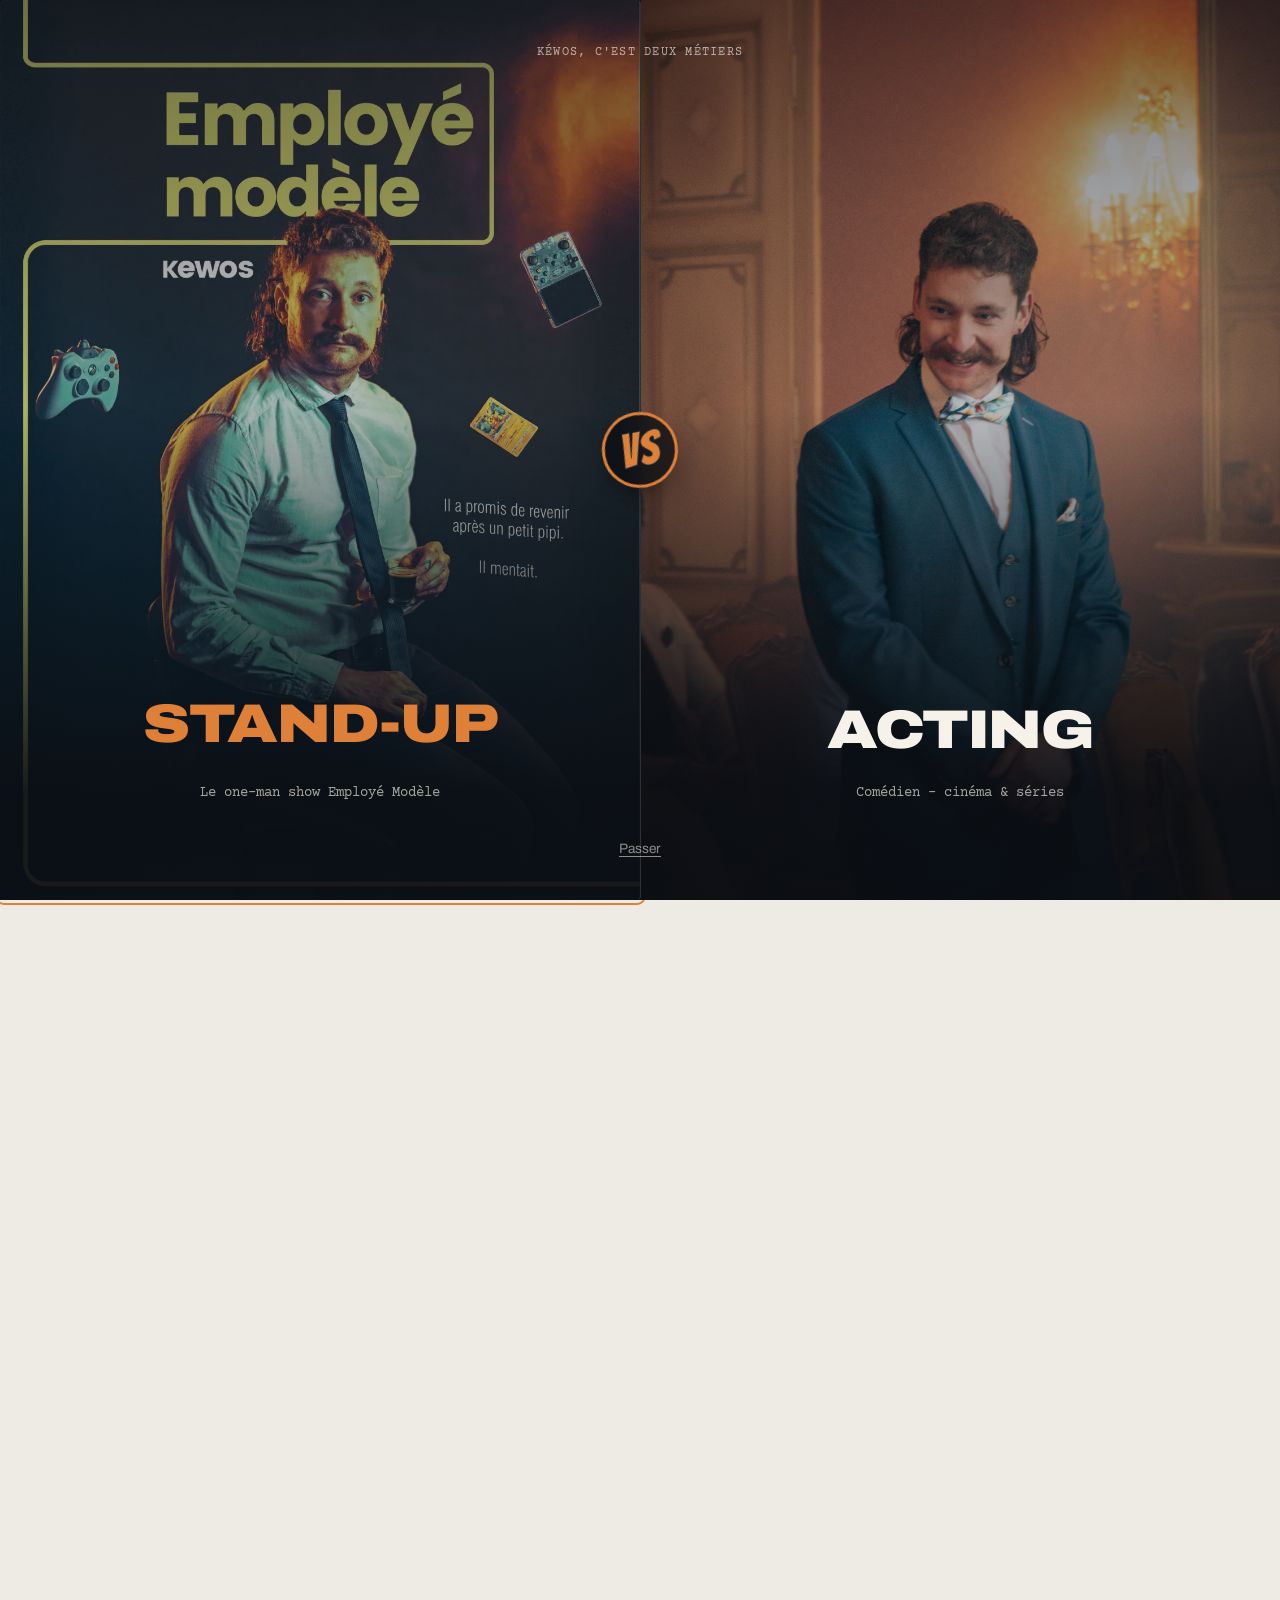
==== commit 5da122ed: "Remplace le contenu de démo par les vraies infos de lekewos.fr Dates de tournée, crédits d'acteur, e" ====
--- a/index.html
+++ b/index.html
@@ -3,19 +3,19 @@
 <head>
 <meta charset="utf-8">
 <meta name="viewport" content="width=device-width, initial-scale=1">
-<title>Kewos — Employé Modèle | Site officiel de l'humoriste</title>
-<meta name="description" content="Kewos, humoriste alsacien, en tournée avec son one-man show Employé Modèle. Toutes les dates, la billetterie, les vidéos et le contact pro.">
+<title>Kéwos – Employé Modèle | Site officiel de l'humoriste</title>
+<meta name="description" content="Kéwos, acteur et humoriste originaire du Grand Est, en tournée avec son one-man show Employé Modèle. Toutes les dates, la billetterie, les vidéos et le contact pro.">
 <link rel="canonical" href="https://www.kewos.fr/">
 
 <!-- Open Graph / partages -->
 <meta property="og:type" content="website">
 <meta property="og:locale" content="fr_FR">
-<meta property="og:site_name" content="Kewos">
-<meta property="og:title" content="Kewos — Employé Modèle">
-<meta property="og:description" content="Le one-man show de Kewos sur les galères professionnelles et la grande question : « tu veux faire quoi plus tard ? »">
+<meta property="og:site_name" content="Kéwos">
+<meta property="og:title" content="Kéwos – Employé Modèle">
+<meta property="og:description" content="Le one-man show de Kéwos sur les galères professionnelles et la grande question : « tu veux faire quoi plus tard ? »">
 <meta property="og:image" content="hero-section.jpg">
 <meta name="twitter:card" content="summary_large_image">
-<meta name="theme-color" content="#141C26">
+<meta name="theme-color" content="#0F3043">
 
 <link rel="preconnect" href="https://fonts.googleapis.com">
 <link rel="preconnect" href="https://fonts.gstatic.com" crossorigin>
@@ -27,9 +27,9 @@
 {
   "@context": "https://schema.org",
   "@type": "Person",
-  "name": "Kewos",
+  "name": "Kéwos",
   "alternateName": "Kévin Ringenbach",
-  "jobTitle": "Humoriste",
+  "jobTitle": "Acteur, humoriste",
   "url": "https://www.kewos.fr/",
   "sameAs": ["https://www.instagram.com/le_kewos/"]
 }
@@ -42,12 +42,12 @@
 <!-- ══════════ ÉCRAN DE CHOIX (Stand-up vs Acting) ══════════ -->
 <div class="versus" id="versusGate" role="dialog" aria-modal="true" aria-label="Choisissez votre entrée : Stand-up ou Acting">
   <div class="versus-inner">
-    <p class="versus-kicker">Kewos, c'est deux métiers</p>
+    <p class="versus-kicker">Kéwos, c'est deux métiers</p>
 
     <div class="versus-choices">
       <button class="versus-choice versus-standup" type="button" data-target="#accueil">
-        <img src="images/stand-up.jpg" alt=""
-             data-try="images/stand-up.jpg,images/stand-up.jpeg,images/stand-up.png,stand-up.jpg" decoding="async">
+        <img src="images/stand-up.webp" alt=""
+             data-try="images/stand-up.webp,images/stand-up.jpg,images/stand-up.jpeg,images/stand-up.png" decoding="async">
         <span class="versus-label">Stand-up</span>
         <span class="versus-sub">Le one-man show Employé Modèle</span>
       </button>
@@ -58,7 +58,7 @@
         <img src="images/acting.jpg" alt=""
              data-try="images/acting.jpg,images/acting.jpeg,images/acting.png,acting.jpg" decoding="async">
         <span class="versus-label">Acting</span>
-        <span class="versus-sub">Comédien — cinéma &amp; séries</span>
+        <span class="versus-sub">Comédien – cinéma &amp; séries</span>
       </button>
     </div>
 
@@ -68,7 +68,7 @@
 
 <header class="site-header" id="siteHeader">
   <div class="header-inner glass" data-glass>
-    <a class="wordmark" href="#accueil">Kewos</a>
+    <a class="wordmark" href="#accueil">Kéwos</a>
 
     <nav class="nav" id="nav" aria-label="Navigation principale">
       <span class="nav-pill" aria-hidden="true"></span>
@@ -106,14 +106,14 @@
     <div class="hero-media">
       <!-- L'image « hero-section » : posez-la à côté de index.html.
            Le script teste .jpg / .jpeg / .png / .webp / .avif automatiquement. -->
-      <img src="hero-section.jpg" alt="Kewos sur scène dans son spectacle Employé Modèle"
+      <img src="hero-section.jpg" alt="Kéwos sur scène dans son spectacle Employé Modèle"
            data-try="hero-section.jpg,hero-section.jpeg,hero-section.png,hero-section.webp,hero-section.avif,images/hero-section.jpg,images/hero-section.png"
            fetchpriority="high" decoding="async">
     </div>
 
     <div class="hero-body">
-      <p class="hero-kicker">One-man show — écrit et joué par Kévin Ringenbach</p>
-      <h1 class="hero-title"><span class="l1">Kewos</span><span class="l2">Employé<br>Modèle</span></h1>
+      <p class="hero-kicker">One-man show – écrit et joué par Kévin Ringenbach</p>
+      <h1 class="hero-title"><span class="l1">Kéwos</span><span class="l2"><span class="type-line">Employé</span><span class="type-line">Modèle</span></span></h1>
       <p class="hero-pitch">Depuis le collège, une seule question : « tu veux faire quoi plus tard&nbsp;? » Quinze ans de boulots plus tard, toujours pas de réponse. Mais un spectacle, oui.</p>
       <div class="hero-actions">
         <a class="btn btn-solid btn-lg" href="#dates">Voir les dates</a>
@@ -123,7 +123,7 @@
 
     <a class="hero-next" href="#dates">
       <span class="hero-next-label">Prochaine date</span>
-      <span class="hero-next-value">30.09 — Metz, La Comédie</span>
+      <span class="hero-next-value">24.09 – Compiègne (60)</span>
       <span class="hero-next-cta">Il reste des places</span>
     </a>
   </section>
@@ -143,19 +143,18 @@
         </dl>
 
         <div class="prose">
-          <p>Kewos raconte son parcours professionnel : l'entreprise familiale, le food truck, le magasin bio, les figurations, et cette impression tenace que tout le monde autour de lui avait reçu un plan de carrière sauf lui.</p>
-          <p>À force de vouloir cocher les cases — le CDI, le crédit, la vie rangée — il enchaîne les postes sans jamais savoir ce qu'il veut vraiment. Entre absurde et sincérité, il transforme ses plantages en spectacle et vous invite à rire de vos propres questions restées sans réponse.</p>
-          <p class="prose-out">Parce qu'au fond, qui sait vraiment ce qu'il veut quand il est encore en train de se chercher&nbsp;?</p>
+          <p>Kéwos raconte son parcours professionnel : l'entreprise familiale, le food truck, le magasin bio, les figurations, et cette impression tenace que tout le monde autour de lui avait reçu un plan de carrière sauf lui.</p>
+          <p>À force de vouloir cocher les cases – le CDI, le crédit, la vie rangée – il enchaîne les postes sans jamais savoir ce qu'il veut vraiment. Entre absurde et sincérité, il transforme ses plantages en spectacle et vous invite à rire de vos propres questions restées sans réponse.</p>
+          <p class="prose-out">Il a promis de revenir après un petit pipi. Il mentait.</p>
         </div>
 
         <a class="btn btn-solid" href="#dates">Réserver une place</a>
       </div>
 
       <figure class="affiche" data-reveal>
-        <!-- Remplacez par le visuel de l'affiche : affiche.jpg -->
-        <img src="affiche.jpg" alt="Affiche du spectacle Employé Modèle"
-             data-try="affiche.jpg,affiche.png,affiche.webp,images/affiche.jpg" loading="lazy" decoding="async">
-        <figcaption>Employé Modèle — en tournée dans le Grand Est et partout ailleurs</figcaption>
+        <img src="images/affiche.webp" alt="Affiche du spectacle Employé Modèle"
+             data-try="images/affiche.webp,affiche.jpg,affiche.png,affiche.webp" loading="lazy" decoding="async">
+        <figcaption>Employé Modèle – en tournée dans le Grand Est et partout ailleurs</figcaption>
       </figure>
 
     </div>
@@ -163,35 +162,34 @@
 
   <!-- ══════════ ACTING ══════════ -->
   <!--
-    ⚠️ CONTENU DE DÉMONSTRATION — à remplacer avant mise en ligne :
-    la vraie filmographie/crédits, une photo définitive (images/acting.jpg)
-    et un lien de bande démo si disponible.
+    Crédits repris du site officiel lekewos.fr. À compléter si disponible :
+    lien vers une bande démo, et une photo plus définitive que images/acting.jpg.
   -->
   <section class="section acting" id="acting">
     <div class="wrap grid-acting">
 
       <figure class="acting-still" data-reveal>
-        <img src="images/acting.jpg" alt="Kewos, alias Kévin Ringenbach, en tournage"
+        <img src="images/acting.jpg" alt="Kéwos, alias Kévin Ringenbach, en tournage"
              data-try="images/acting.jpg,images/acting.jpeg,images/acting.png,acting.jpg" loading="lazy" decoding="async">
-        <figcaption>Kévin Ringenbach — comédien pour le cinéma et les séries</figcaption>
+        <figcaption>Kévin Ringenbach – comédien pour le cinéma et les séries</figcaption>
       </figure>
 
       <div class="fiche" data-reveal>
         <h2 class="section-title">Acting</h2>
 
         <dl class="fiche-meta">
-          <div><dt>Nom de scène</dt><dd>Kewos</dd></div>
+          <div><dt>Nom de scène</dt><dd>Kéwos</dd></div>
           <div><dt>Nom civil</dt><dd>Kévin Ringenbach</dd></div>
-          <div><dt>Registre</dt><dd>Comédie, second rôle, figuration parlante</dd></div>
-          <div><dt>Basé à</dt><dd>Grand Est — mobile France entière</dd></div>
+          <div><dt>Crédits</dt><dd>Tapie, Le Livreur de Noël, Face à Face (S3), César Wagner</dd></div>
+          <div><dt>Basé à</dt><dd>Grand Est – mobile France entière</dd></div>
         </dl>
 
         <div class="prose">
-          <p>Avant la scène, il y a eu les plateaux : figurations pour le cinéma et les séries, dont un rôle sur une production Netflix. Quelques répliques, beaucoup d'attente, et le goût du jeu qui reste.</p>
-          <p>Aujourd'hui, Kewos continue de mener les deux de front — la scène du stand-up et celle du tournage — avec la même énergie comique.</p>
+          <p>Avant la scène, il y a eu les plateaux : silhouettes et seconds rôles pour le cinéma et la télévision, notamment dans <em>Tapie</em>, <em>Le Livreur de Noël</em>, <em>Face à Face</em> (saison 3) et <em>César Wagner</em>.</p>
+          <p>Aujourd'hui, Kéwos continue de mener les deux de front – la scène du stand-up et celle du tournage – avec la même énergie comique.</p>
         </div>
 
-        <a class="btn btn-line" href="mailto:casting@kewos.fr">Contacter pour un casting</a>
+        <a class="btn btn-line" href="mailto:le.kewos@gmail.com">Contacter pour un casting</a>
       </div>
 
     </div>
@@ -199,10 +197,8 @@
 
   <!-- ══════════ DATES ══════════ -->
   <!--
-    ⚠️ DONNÉES DE DÉMONSTRATION — à remplacer par les vraies dates et les vrais liens
-    de billetterie avant mise en ligne. Une ligne = un <li class="date-row">.
-    Statuts disponibles : lien "Réserver", <span class="stamp">Complet</span>,
-    ou <span class="stamp stamp-last">Dernières places</span>.
+    Dates reprises du site officiel lekewos.fr (page /spectacle). Les salles
+    précises n'y sont pas indiquées : seul le département est affiché en attendant.
   -->
   <section class="section dates" id="dates">
     <div class="wrap">
@@ -214,51 +210,39 @@
       <ol class="date-list" data-stagger>
 
         <li class="date-row" data-reveal>
+          <time class="date-when" datetime="2026-04-30"><span class="d">30</span><span class="m">avril</span><span class="y">2026</span></time>
+          <span class="date-where"><strong>Sélestat</strong><em>(67)</em></span>
+          <span class="date-status"><span class="stamp">Complet</span></span>
+        </li>
+
+        <li class="date-row" data-reveal>
+          <time class="date-when" datetime="2026-05-27"><span class="d">27</span><span class="m">mai</span><span class="y">2026</span></time>
+          <span class="date-where"><strong>Arras</strong><em>(62)</em></span>
+          <span class="date-status"><a class="btn btn-line" href="https://www.billetweb.fr/kewos-employe-modele" target="_blank" rel="noopener">Réserver</a></span>
+        </li>
+
+        <li class="date-row" data-reveal>
+          <time class="date-when" datetime="2026-07"><span class="d">–</span><span class="m">juillet</span><span class="y">2026</span></time>
+          <span class="date-where"><strong>Festival d'Avignon</strong><em>(84)</em></span>
+          <span class="date-status"><span class="stamp">Bientôt</span></span>
+        </li>
+
+        <li class="date-row" data-reveal>
+          <time class="date-when" datetime="2026-09-24"><span class="d">24</span><span class="m">sept.</span><span class="y">2026</span></time>
+          <span class="date-where"><strong>Compiègne</strong><em>(60)</em></span>
+          <span class="date-status"><a class="btn btn-line" href="https://letheatreamoustaches.com/programmation/reservation/342" target="_blank" rel="noopener">Réserver</a></span>
+        </li>
+
+        <li class="date-row" data-reveal>
           <time class="date-when" datetime="2026-09-30"><span class="d">30</span><span class="m">sept.</span><span class="y">2026</span></time>
-          <span class="date-where"><strong>Metz</strong><em>La Comédie de Metz</em></span>
-          <span class="date-status"><a class="btn btn-line" href="#" rel="noopener">Réserver</a></span>
-        </li>
-
-        <li class="date-row" data-reveal>
-          <time class="date-when" datetime="2026-10-17"><span class="d">17</span><span class="m">oct.</span><span class="y">2026</span></time>
-          <span class="date-where"><strong>Colmar</strong><em>Comedy Club</em></span>
-          <span class="date-status"><span class="stamp">Complet</span></span>
-        </li>
-
-        <li class="date-row" data-reveal>
-          <time class="date-when" datetime="2026-11-07"><span class="d">07</span><span class="m">nov.</span><span class="y">2026</span></time>
-          <span class="date-where"><strong>Nancy</strong><em>Le Gros Clou</em></span>
-          <span class="date-status"><span class="stamp stamp-last">Dernières places</span></span>
-        </li>
-
-        <li class="date-row" data-reveal>
-          <time class="date-when" datetime="2026-12-12"><span class="d">12</span><span class="m">déc.</span><span class="y">2026</span></time>
-          <span class="date-where"><strong>Ribeauvillé</strong><em>Casino Barrière</em></span>
-          <span class="date-status"><a class="btn btn-line" href="#" rel="noopener">Réserver</a></span>
-        </li>
-
-        <li class="date-row" data-reveal>
-          <time class="date-when" datetime="2027-01-23"><span class="d">23</span><span class="m">janv.</span><span class="y">2027</span></time>
-          <span class="date-where"><strong>Blotzheim</strong><em>Casino Barrière</em></span>
-          <span class="date-status"><a class="btn btn-line" href="#" rel="noopener">Réserver</a></span>
-        </li>
-
-        <li class="date-row" data-reveal>
-          <time class="date-when" datetime="2027-02-06"><span class="d">06</span><span class="m">févr.</span><span class="y">2027</span></time>
-          <span class="date-where"><strong>Arras</strong><em>Le Pont de Singe</em></span>
-          <span class="date-status"><span class="stamp">Complet</span></span>
-        </li>
-
-        <li class="date-row" data-reveal>
-          <time class="date-when" datetime="2027-03-13"><span class="d">13</span><span class="m">mars</span><span class="y">2027</span></time>
-          <span class="date-where"><strong>Wittelsheim</strong><em>Salle Grassegert</em></span>
-          <span class="date-status"><a class="btn btn-line" href="#" rel="noopener">Réserver</a></span>
-        </li>
-
-        <li class="date-row" data-reveal>
-          <time class="date-when" datetime="2027-04-10"><span class="d">10</span><span class="m">avril</span><span class="y">2027</span></time>
-          <span class="date-where"><strong>Guebwiller</strong><em>Les Dominicains</em></span>
-          <span class="date-status"><span class="stamp stamp-last">Dernières places</span></span>
+          <span class="date-where"><strong>Metz</strong><em>(57)</em></span>
+          <span class="date-status"><a class="btn btn-line" href="https://www.billetreduc.com/spectacle/kewos-dans-employe-modele-402404" target="_blank" rel="noopener">Réserver</a></span>
+        </li>
+
+        <li class="date-row" data-reveal>
+          <time class="date-when" datetime="2026-12-09"><span class="d">09</span><span class="m">déc.</span><span class="y">2026</span></time>
+          <span class="date-where"><strong>Lille</strong><em>(59)</em></span>
+          <span class="date-status"><a class="btn btn-line" href="https://www.billetreduc.com/spectacle/kewos-employe-modele-402364" target="_blank" rel="noopener">Réserver</a></span>
         </li>
 
       </ol>
@@ -277,7 +261,7 @@
       <!-- Remplacez data-yt par l'identifiant de la vidéo YouTube (ce qui suit v=) -->
       <div class="video-grid" data-stagger>
         <article class="video" data-reveal>
-          <button class="video-play" data-yt="dQw4w9WgXcQ" data-title="Extrait — Employé Modèle">
+          <button class="video-play" data-yt="dQw4w9WgXcQ" data-title="Extrait – Employé Modèle">
             <img src="https://i.ytimg.com/vi/dQw4w9WgXcQ/hqdefault.jpg" alt="" loading="lazy" decoding="async">
             <span class="video-icon" aria-hidden="true"></span>
             <span class="video-label">Extrait du spectacle<em>Lire la vidéo</em></span>
@@ -295,6 +279,32 @@
             <img src="https://i.ytimg.com/vi/dQw4w9WgXcQ/hqdefault.jpg" alt="" loading="lazy" decoding="async">
             <span class="video-icon" aria-hidden="true"></span>
             <span class="video-label">Teaser de la tournée<em>Lire la vidéo</em></span>
+          </button>
+        </article>
+      </div>
+
+      <!-- Vrais Shorts YouTube de @le_kewos. -->
+      <p class="videos-kicker" data-reveal>Avec Papy</p>
+      <div class="shorts-grid" data-stagger>
+        <article class="video video-short" data-reveal>
+          <button class="video-play" data-yt="Fo1-hZzLWLo" data-ratio="9/16" data-title="La gnôle de Papy">
+            <img src="https://i.ytimg.com/vi/Fo1-hZzLWLo/hqdefault.jpg" alt="" loading="lazy" decoding="async">
+            <span class="video-icon" aria-hidden="true"></span>
+            <span class="video-label">La gnôle de Papy<em>Lire le short</em></span>
+          </button>
+        </article>
+        <article class="video video-short" data-reveal>
+          <button class="video-play" data-yt="wF2DDT-vLxo" data-ratio="9/16" data-title="Le bois">
+            <img src="https://i.ytimg.com/vi/wF2DDT-vLxo/hqdefault.jpg" alt="" loading="lazy" decoding="async">
+            <span class="video-icon" aria-hidden="true"></span>
+            <span class="video-label">Le bois<em>Lire le short</em></span>
+          </button>
+        </article>
+        <article class="video video-short" data-reveal>
+          <button class="video-play" data-yt="DBTcARFs3so" data-ratio="9/16" data-title="Le jardin">
+            <img src="https://i.ytimg.com/vi/DBTcARFs3so/hqdefault.jpg" alt="" loading="lazy" decoding="async">
+            <span class="video-icon" aria-hidden="true"></span>
+            <span class="video-label">Le jardin<em>Lire le short</em></span>
           </button>
         </article>
       </div>
@@ -321,7 +331,7 @@
         </article>
       </div>
 
-      <p class="videos-more" data-reveal>Le reste est sur <a class="link-glass" href="https://www.instagram.com/le_kewos/" data-glass target="_blank" rel="noopener">Instagram</a> et <a class="link-glass" href="#" data-glass target="_blank" rel="noopener">YouTube</a>.</p>
+      <p class="videos-more" data-reveal>Le reste est sur <a class="link-glass" href="https://www.instagram.com/le_kewos/" data-glass target="_blank" rel="noopener">Instagram</a> et <a class="link-glass" href="https://www.youtube.com/@le_kewos" data-glass target="_blank" rel="noopener">YouTube</a>.</p>
     </div>
   </section>
 
@@ -331,15 +341,10 @@
 
       <div class="parcours-intro" data-reveal>
         <h2 class="section-title">Le parcours</h2>
-        <p>Kévin Ringenbach, alias Kewos, est né à Guebwiller et a mis quinze ans à trouver le seul métier où son CV devient un argument de vente.</p>
-        <ul class="palmares">
-          <li><span>2023</span> Vainqueur de la 1<sup>re</sup> saison du Colmar Comedy Club</li>
-          <li><span>2023</span> Prix du public au Gros Clou, festival d'humour du Grand Est</li>
-          <li><span>2024</span> Lauréat du festival Drôlement Bien, Besançon</li>
-        </ul>
+        <p>Kévin Ringenbach, alias Kéwos, est né à Guebwiller et a mis quinze ans à trouver le seul métier où son CV devient un argument de vente.</p>
         <figure class="portrait">
-          <img src="portrait.jpg" alt="Portrait de Kewos"
-               data-try="portrait.jpg,portrait.png,images/portrait.jpg" loading="lazy" decoding="async">
+          <img src="images/portrait.webp" alt="Portrait de Kéwos"
+               data-try="images/portrait.webp,images/portrait.jpg,portrait.jpg,portrait.png" loading="lazy" decoding="async">
         </figure>
       </div>
 
@@ -347,7 +352,7 @@
         <li class="cv-item" data-reveal><span class="cv-year">2010</span><h3>Entreprise familiale</h3><p>Le plan tout tracé. Tracé par quelqu'un d'autre.</p></li>
         <li class="cv-item" data-reveal><span class="cv-year">2014</span><h3>Food truck</h3><p>Indépendance, liberté, friteuse.</p></li>
         <li class="cv-item" data-reveal><span class="cv-year">2017</span><h3>Magasin bio</h3><p>Vendre du sens à des gens qui en cherchaient aussi.</p></li>
-        <li class="cv-item" data-reveal><span class="cv-year">2019</span><h3>Figuration cinéma &amp; séries</h3><p>Quelques rôles, dont un sur Netflix. Deux répliques, beaucoup d'attente.</p></li>
+        <li class="cv-item" data-reveal><span class="cv-year">2019</span><h3>Figuration cinéma &amp; séries</h3><p>Silhouettes et seconds rôles dans <em>Tapie</em>, <em>Le Livreur de Noël</em>, <em>Face à Face</em> et <em>César Wagner</em>.</p></li>
         <li class="cv-item cv-now" data-reveal><span class="cv-year">2022</span><h3>Humoriste</h3><p>Premier passage en scène ouverte. Le seul poste qu'il n'a jamais eu envie de quitter.</p></li>
       </ol>
 
@@ -383,29 +388,39 @@
 
   <!-- ══════════ PRO ══════════ -->
   <section class="section pro" id="pro">
-    <div class="wrap">
-      <header class="section-head" data-reveal>
-        <h2 class="section-title">Espace pro</h2>
-        <p class="section-note">Salles, festivals, comités d'entreprise, presse : voici où écrire.</p>
-      </header>
-
-      <div class="pro-grid" data-stagger>
-        <div class="pro-card" data-reveal>
-          <h3>Booking &amp; diffusion</h3>
-          <p>Pour programmer Employé Modèle dans votre salle ou votre festival.</p>
-          <a class="link-glass" href="mailto:booking@kewos.fr" data-glass>booking@kewos.fr</a>
+    <div class="wrap grid-pro">
+
+      <div>
+        <header class="section-head" data-reveal>
+          <h2 class="section-title">Espace pro</h2>
+          <p class="section-note">Salles, festivals, comités d'entreprise, presse : voici où écrire.</p>
+        </header>
+
+        <div class="pro-grid" data-stagger>
+          <div class="pro-card" data-reveal>
+            <h3>Booking &amp; diffusion</h3>
+            <p>Pour programmer Employé Modèle dans votre salle ou votre festival.</p>
+            <a class="link-glass" href="mailto:le.kewos@gmail.com" data-glass>le.kewos@gmail.com</a>
+          </div>
+          <div class="pro-card" data-reveal>
+            <h3>Presse</h3>
+            <p>Demandes d'interview, dossier de presse, photos haute définition.</p>
+            <a class="link-glass" href="mailto:le.kewos@gmail.com" data-glass>le.kewos@gmail.com</a>
+          </div>
+          <div class="pro-card" data-reveal>
+            <h3>Entreprises &amp; privé</h3>
+            <p>Soirées d'entreprise, arbres de Noël, séminaires. Oui, c'est ironique.</p>
+            <a class="link-glass" href="mailto:le.kewos@gmail.com" data-glass>le.kewos@gmail.com</a>
+          </div>
         </div>
-        <div class="pro-card" data-reveal>
-          <h3>Presse</h3>
-          <p>Demandes d'interview, dossier de presse, photos haute définition.</p>
-          <a class="link-glass" href="mailto:presse@kewos.fr" data-glass>presse@kewos.fr</a>
-        </div>
-        <div class="pro-card" data-reveal>
-          <h3>Entreprises &amp; privé</h3>
-          <p>Soirées d'entreprise, arbres de Noël, séminaires. Oui, c'est ironique.</p>
-          <a class="link-glass" href="mailto:contact@kewos.fr" data-glass>contact@kewos.fr</a>
-        </div>
-      </div>
+      </div>
+
+      <figure class="contact-still" data-reveal>
+        <img src="images/contact.jpg" alt="Kéwos sur scène, micro à la main"
+             data-try="images/contact.jpg,images/contact.jpeg,images/contact.png" loading="lazy" decoding="async">
+        <figcaption>Une salle, un festival, une entreprise ? Écrivez.</figcaption>
+      </figure>
+
     </div>
   </section>
 
@@ -413,13 +428,13 @@
 
 <footer class="site-footer">
   <div class="wrap footer-inner">
-    <a class="wordmark footer-mark" href="#accueil">Kewos</a>
+    <a class="wordmark footer-mark" href="#accueil">Kéwos</a>
 
     <nav class="footer-social" aria-label="Réseaux sociaux">
-      <a href="https://www.instagram.com/le_kewos/" target="_blank" rel="noopener">Instagram</a>
-      <a href="#" target="_blank" rel="noopener">TikTok</a>
-      <a href="#" target="_blank" rel="noopener">YouTube</a>
-      <a href="#" target="_blank" rel="noopener">Facebook</a>
+      <a href="https://www.instagram.com/le_kewos/" target="_blank" rel="noopener"><img src="images/icons/instagram.svg" alt="" aria-hidden="true">Instagram</a>
+      <a href="https://www.tiktok.com/@le_kewos" target="_blank" rel="noopener"><img src="images/icons/tiktok.svg" alt="" aria-hidden="true">TikTok</a>
+      <a href="https://www.youtube.com/@le_kewos" target="_blank" rel="noopener"><img src="images/icons/youtube.svg" alt="" aria-hidden="true">YouTube</a>
+      <a href="https://www.facebook.com/profile.php?id=61577376923058" target="_blank" rel="noopener"><img src="images/icons/facebook.svg" alt="" aria-hidden="true">Facebook</a>
     </nav>
 
     <nav class="footer-links" aria-label="Liens utiles">
@@ -428,7 +443,7 @@
       <a href="mentions-legales.html">Mentions légales</a>
     </nav>
 
-    <p class="footer-legal">© <span id="year">2026</span> Kewos — Employé Modèle. Tous droits réservés.</p>
+    <p class="footer-legal">© <span id="year">2026</span> Kéwos – Employé Modèle. Tous droits réservés.</p>
   </div>
 </footer>
 
--- a/css/style.css
+++ b/css/style.css
@@ -6,14 +6,16 @@
 
 /* ------------------------------ 1. Tokens ------------------------------ */
 :root{
-  --encre:      #141C26;   /* bleu-noir, texte et fonds sombres  */
+  --encre:      #0F3043;   /* bleu pétrole, texte et fonds sombres */
   --papier:     #EDEBE3;   /* papier bureau, légèrement grisé    */
   --listing:    #DDE5D9;   /* bande vert pâle du papier listing  */
-  --tampon:     #B03A2E;   /* rouge tampon, accent unique        */
+  --tampon:     #DF8038;   /* orange, accent unique               */
+  --tampon-vif: #EA9257;   /* survol des boutons                  */
+  --tampon-doux:#F0A868;   /* variante lisible sur fond sombre    */
   --scene:      #0B0E13;   /* noir de salle                      */
-  --encre-60:   rgba(20,28,38,.60);
-  --encre-30:   rgba(20,28,38,.30);
-  --encre-14:   rgba(20,28,38,.14);
+  --encre-60:   rgba(15,48,67,.60);
+  --encre-30:   rgba(15,48,67,.30);
+  --encre-14:   rgba(15,48,67,.14);
 
   --display: "Archivo", "Helvetica Neue", Arial, sans-serif;
   --texte:   "Archivo", "Helvetica Neue", Arial, sans-serif;
@@ -78,6 +80,7 @@
 .section-title{
   font-size:clamp(2.1rem, 1.2rem + 3.4vw, 3.9rem);
   margin-bottom:.7em;
+  color:var(--tampon);
 }
 
 .section-head{
@@ -102,7 +105,7 @@
 .glass{
   position:relative;
   isolation:isolate;
-  background:rgba(20,28,38,.52);
+  background:rgba(15,48,67,.52);
   -webkit-backdrop-filter:blur(20px) saturate(185%);
   backdrop-filter:blur(20px) saturate(185%);
   border:1px solid rgba(255,255,255,.13);
@@ -123,7 +126,7 @@
   transition:opacity .4s var(--ease-out);
 }
 @supports not ((backdrop-filter:blur(1px)) or (-webkit-backdrop-filter:blur(1px))){
-  .glass{ background:rgba(20,28,38,.92); }
+  .glass{ background:rgba(15,48,67,.92); }
 }
 
 /* ------------------------------ 5. Boutons ------------------------------ */
@@ -147,12 +150,12 @@
 .btn-solid{
   background:var(--tampon);
   color:#FBF6EE;
-  box-shadow:0 12px 26px -16px rgba(176,58,46,.9);
+  box-shadow:0 12px 26px -16px rgba(223,128,56,.9);
 }
 .btn-solid:hover,.btn-solid:focus-visible{
   --lift:-2px;
-  background:#C0402F;
-  box-shadow:0 20px 34px -18px rgba(176,58,46,.95);
+  background:var(--tampon-vif);
+  box-shadow:0 20px 34px -18px rgba(223,128,56,.95);
 }
 
 .btn-glass{
@@ -200,8 +203,8 @@
 .link-glass:hover,.link-glass:focus-visible{
   transform:translateY(-1px);
   text-decoration-color:transparent;
-  background:rgba(20,28,38,.07);
-  border-color:rgba(20,28,38,.16);
+  background:rgba(15,48,67,.07);
+  border-color:rgba(15,48,67,.16);
   box-shadow:inset 0 1px 0 rgba(255,255,255,.95);
   -webkit-backdrop-filter:blur(14px) saturate(180%);
   backdrop-filter:blur(14px) saturate(180%);
@@ -253,9 +256,9 @@
 .versus-choice img{
   position:absolute; inset:0; z-index:-2;
   width:100%; height:100%; object-fit:cover;
-  transform:scale(1.08);
-  filter:grayscale(.55) brightness(.6);
-  transition:transform 1.1s var(--ease-out), filter .5s ease;
+  object-position:center 18%;
+  transform:scale(1.03);
+  transition:transform 1.4s var(--ease-out);
 }
 .versus-choice::before{
   content:""; position:absolute; inset:0; z-index:-1;
@@ -263,7 +266,6 @@
 }
 .versus-choice:hover img,.versus-choice:focus-visible img{
   transform:scale(1);
-  filter:grayscale(0) brightness(.85);
 }
 
 .versus-label{
@@ -273,7 +275,7 @@
   text-transform:uppercase;
   font-size:clamp(1.8rem, 1rem + 3.4vw, 3.4rem);
   letter-spacing:-.02em;
-  transition:transform .5s var(--ease-liquide), color .3s;
+  transition:transform .6s var(--ease-out), color .4s ease;
 }
 .versus-choice:hover .versus-label,.versus-choice:focus-visible .versus-label{
   transform:translateY(-6px);
@@ -302,7 +304,13 @@
   letter-spacing:.03em;
   -webkit-text-stroke:1.5px var(--encre);
   paint-order:stroke fill;
-  pointer-events:none;
+  cursor:default;
+  transition:transform .9s var(--ease-out);
+}
+/* Tour complet au survol de la pastille : -10deg + 360 = 350deg, elle retombe
+   donc exactement dans son inclinaison d'origine. */
+.versus-vs:hover{
+  transform:translate(-50%,-50%) rotate(350deg);
 }
 
 .versus-skip{
@@ -326,6 +334,11 @@
   .versus-vs{ width:3.6rem; height:3.6rem; font-size:1.7rem; }
 }
 
+/* Pas de survol au tactile : les photos restent en couleur, pas de version ternie. */
+@media (hover:none){
+  .versus-choice img{ transform:none; }
+}
+
 @media (prefers-reduced-motion:reduce){
   .versus,.versus-choice img,.versus-label{ transition-duration:.01ms !important; }
 }
@@ -344,7 +357,7 @@
   border-radius:999px;
   transition:padding .4s var(--ease-out), background-color .4s;
 }
-.site-header.is-scrolled .header-inner{ background:rgba(20,28,38,.72); }
+.site-header.is-scrolled .header-inner{ background:rgba(15,48,67,.72); }
 
 .wordmark{
   font-family:var(--display);
@@ -429,7 +442,7 @@
 }
 .menu-mobile a:hover{ background:rgba(255,255,255,.1); color:#fff; }
 .menu-mobile .btn{ margin-top:.4rem; justify-content:center; }
-.menu-mobile .btn:hover{ background:#C0402F; }
+.menu-mobile .btn:hover{ background:var(--tampon-vif); }
 
 /* ------------------------------ 7. Hero ------------------------------ */
 .hero{
@@ -497,8 +510,8 @@
   margin-bottom:.9rem;
 }
 .hero-title .l2{
-  font-size:clamp(3.3rem, 1rem + 11.5vw, 9.5rem);
-  line-height:.84;
+  font-size:clamp(2.6rem, 1rem + 8vw, 7rem);
+  line-height:.94;
 }
 .hero-pitch{
   max-width:46ch;
@@ -508,12 +521,11 @@
 .hero-actions{ display:flex; flex-wrap:wrap; gap:.75rem; }
 
 /* Entrée orchestrée au chargement */
-.hero-kicker,.hero-title .l1,.hero-title .l2,.hero-pitch,.hero-actions,.hero-next{
+.hero-kicker,.hero-title .l1,.hero-pitch,.hero-actions,.hero-next{
   opacity:0; transform:translateY(26px);
 }
 .hero.is-ready .hero-kicker,
 .hero.is-ready .hero-title .l1,
-.hero.is-ready .hero-title .l2,
 .hero.is-ready .hero-pitch,
 .hero.is-ready .hero-actions,
 .hero.is-ready .hero-next{
@@ -522,10 +534,37 @@
 }
 .hero.is-ready .hero-kicker{ transition-delay:.15s; }
 .hero.is-ready .hero-title .l1{ transition-delay:.25s; }
-.hero.is-ready .hero-title .l2{ transition-delay:.35s; }
-.hero.is-ready .hero-pitch{ transition-delay:.5s; }
-.hero.is-ready .hero-actions{ transition-delay:.62s; }
-.hero.is-ready .hero-next{ transition-delay:.78s; }
+.hero.is-ready .hero-pitch{ transition-delay:1.55s; }
+.hero.is-ready .hero-actions{ transition-delay:1.7s; }
+.hero.is-ready .hero-next{ transition-delay:1.85s; }
+
+/* Le grand titre s'écrit comme à la machine à écrire */
+.type-line{
+  display:block;
+  width:max-content;
+  clip-path:inset(0 100% 0 0);
+}
+.hero.is-ready .type-line:nth-child(1){
+  animation:type-reveal .55s steps(7,end) .35s forwards;
+}
+.hero.is-ready .type-line:nth-child(2){
+  animation:type-reveal .5s steps(6,end) .95s forwards;
+}
+@keyframes type-reveal{ to{ clip-path:inset(0 0% 0 0); } }
+
+.l2 .type-line:last-child::after{
+  content:"";
+  display:inline-block;
+  width:.07em; height:.75em;
+  margin-left:.06em;
+  background:var(--tampon);
+  vertical-align:-.05em;
+  opacity:0;
+}
+.hero.is-ready .l2 .type-line:last-child::after{
+  animation:caret-blink .5s steps(2,jump-none) .35s 4 forwards;
+}
+@keyframes caret-blink{ 0%,100%{ opacity:0; } 50%{ opacity:1; } }
 
 .hero-next{
   position:relative; z-index:2;
@@ -591,8 +630,13 @@
   padding:.8rem .8rem 0;
   background:#fff;
   border:1px solid var(--encre-14);
-  box-shadow:0 30px 60px -40px rgba(20,28,38,.55);
+  box-shadow:0 30px 60px -40px rgba(15,48,67,.55);
   transform:rotate(-1.2deg);
+  transition:transform .7s var(--ease-out), box-shadow .7s var(--ease-out);
+}
+.affiche:hover{
+  transform:rotate(0deg) translateY(-6px);
+  box-shadow:0 40px 70px -35px rgba(15,48,67,.65);
 }
 .affiche img{
   width:100%; aspect-ratio:2/3; object-fit:cover;
@@ -620,17 +664,19 @@
   padding:.8rem .8rem 0;
   background:#fff;
   border:1px solid var(--encre-14);
-  box-shadow:0 30px 60px -40px rgba(20,28,38,.55);
+  box-shadow:0 30px 60px -40px rgba(15,48,67,.55);
   transform:rotate(1.2deg);
+  transition:transform .7s var(--ease-out), box-shadow .7s var(--ease-out);
+}
+.acting-still:hover{
+  transform:rotate(0deg) translateY(-6px);
+  box-shadow:0 40px 70px -35px rgba(15,48,67,.65);
 }
 .acting-still img{
   width:100%; aspect-ratio:3/4; object-fit:cover;
   object-position:center 20%;
-  filter:grayscale(1) contrast(1.08);
   background:repeating-linear-gradient(135deg,#E4E1D7 0 16px,#DCD9CE 16px 32px);
-  transition:filter .6s ease;
-}
-.acting-still:hover img{ filter:grayscale(0) contrast(1); }
+}
 .acting-still figcaption{
   font-family:var(--machine);
   font-size:.76rem;
@@ -707,14 +753,24 @@
 /* ------------------------------ 11. Vidéos ------------------------------ */
 .videos{ background:var(--scene); color:#F6F2EA; }
 .videos .section-note{ color:rgba(246,242,234,.62); }
-.videos .section-note a{ color:#E5806F; }
+.videos .section-note a{ color:var(--tampon-doux); }
 
 .video-grid{
   display:grid;
   grid-template-columns:repeat(auto-fit,minmax(250px,1fr));
   gap:clamp(1rem,2.5vw,1.6rem);
 }
+.shorts-grid{
+  display:grid;
+  grid-template-columns:repeat(auto-fit,minmax(150px,1fr));
+  gap:clamp(1rem,2.5vw,1.6rem);
+  max-width:640px;
+}
 .video{ margin:0; }
+.video-short .video-play img{ aspect-ratio:9/16; }
+.video-short .video-icon{ aspect-ratio:9/16; }
+.video-short .video-icon::before{ width:46px; height:46px; background:rgba(11,14,19,.55); }
+.video-short .video-icon::after{ width:12px; height:14px; margin-left:2px; }
 .video-play{
   position:relative;
   display:block; width:100%; padding:0;
@@ -756,10 +812,10 @@
   content:"";
   grid-area:1/1;
   align-self:center; justify-self:center;
+  width:16px; height:18px;
   margin-left:3px;
-  border-style:solid;
-  border-width:9px 0 9px 14px;
-  border-color:transparent transparent transparent #FBF6EE;
+  background:#FBF6EE;
+  clip-path:polygon(0 0, 100% 50%, 0 100%);
 }
 .video-play:hover .video-icon::before{ transform:scale(1.12); background:rgba(255,255,255,.26); }
 
@@ -779,7 +835,7 @@
   color:rgba(246,242,234,.55);
   margin:0 0 1rem;
 }
-.video-grid + .videos-kicker{ margin-top:3rem; }
+.video-grid + .videos-kicker,.shorts-grid + .videos-kicker{ margin-top:3rem; }
 
 /* Reels/posts Instagram intégrés tels quels : on encadre la carte que fournit
    embed.js (elle gère sa propre largeur) sans toucher à son contenu interne. */
@@ -812,23 +868,14 @@
 }
 .parcours-intro p{ max-width:44ch; color:var(--encre-60); }
 
-.palmares{ list-style:none; margin:2rem 0; padding:0; }
-.palmares li{
-  display:grid; grid-template-columns:4.4rem 1fr; gap:1rem;
-  padding:.7rem 0;
-  border-top:1px solid var(--encre-14);
-  font-size:.95rem;
-}
-.palmares span{ font-family:var(--machine); color:var(--tampon); font-weight:700; }
-
-.portrait{ margin:2rem 0 0; }
+.portrait{ margin:2rem 0 0; overflow:hidden; }
 .portrait img{
   width:100%; aspect-ratio:4/5; object-fit:cover;
-  filter:grayscale(1) contrast(1.08);
+  object-position:center 15%;
   background:repeating-linear-gradient(135deg,#E4E1D7 0 16px,#DCD9CE 16px 32px);
-  transition:filter .6s ease;
-}
-.portrait img:hover{ filter:grayscale(0) contrast(1); }
+  transition:transform .6s var(--ease-out);
+}
+.portrait:hover img{ transform:scale(1.06); }
 
 .cv{ list-style:none; margin:0; padding:0; position:relative; }
 .cv::before{
@@ -894,6 +941,12 @@
 .form-msg{ margin:0; font-size:.88rem; color:#8FCB9B; min-height:1.2em; }
 
 /* ------------------------------ 14. Pro ------------------------------ */
+.grid-pro{
+  display:grid;
+  grid-template-columns:minmax(0,1.3fr) minmax(0,.7fr);
+  gap:clamp(2.5rem,6vw,5rem);
+  align-items:start;
+}
 .pro-grid{
   display:grid;
   grid-template-columns:repeat(auto-fit,minmax(240px,1fr));
@@ -902,6 +955,33 @@
 .pro-card{ border-top:2px solid var(--encre); padding-top:1.1rem; }
 .pro-card h3{ font-size:1.25rem; margin-bottom:.5rem; font-variation-settings:"wdth" 108; }
 .pro-card p{ margin:0 0 1rem; color:var(--encre-60); font-size:.94rem; max-width:34ch; }
+
+.contact-still{
+  margin:0;
+  position:relative;
+  padding:.8rem .8rem 0;
+  background:#fff;
+  border:1px solid var(--encre-14);
+  box-shadow:0 30px 60px -40px rgba(15,48,67,.55);
+  transform:rotate(-1deg);
+  transition:transform .7s var(--ease-out), box-shadow .7s var(--ease-out);
+}
+.contact-still:hover{
+  transform:rotate(0deg) translateY(-6px);
+  box-shadow:0 40px 70px -35px rgba(15,48,67,.65);
+}
+.contact-still img{
+  width:100%; aspect-ratio:3/4; object-fit:cover;
+  object-position:center 15%;
+  background:repeating-linear-gradient(135deg,#E4E1D7 0 16px,#DCD9CE 16px 32px);
+}
+.contact-still figcaption{
+  font-family:var(--machine);
+  font-size:.76rem;
+  line-height:1.5;
+  color:var(--encre-60);
+  padding:.85rem .2rem;
+}
 
 /* ------------------------------ 15. Pied de page ------------------------------ */
 .site-footer{
@@ -918,12 +998,20 @@
 .footer-mark{ color:#F6F2EA; font-size:1.4rem; margin:0; }
 .footer-social,.footer-links{ display:flex; flex-wrap:wrap; gap:.4rem 1.4rem; }
 .footer-social a,.footer-links a{
+  display:inline-flex; align-items:center; gap:.5em;
   text-decoration:none;
   border-bottom:1px solid transparent;
   padding-bottom:2px;
   transition:color .3s, border-color .3s;
 }
 .footer-social a:hover,.footer-links a:hover{ color:#F6F2EA; border-color:currentColor; }
+.footer-social img{
+  width:16px; height:16px;
+  filter:brightness(0) invert(1);
+  opacity:.75;
+  transition:opacity .3s;
+}
+.footer-social a:hover img{ opacity:1; }
 .footer-legal{
   grid-column:1/-1;
   margin:1.5rem 0 0; padding-top:1.5rem;
@@ -938,6 +1026,7 @@
   width:min(1000px,92vw);
   color:#F6F2EA;
 }
+.lightbox.is-vertical{ width:min(420px,92vw); }
 .lightbox::backdrop{ background:rgba(6,8,11,.86); -webkit-backdrop-filter:blur(8px); backdrop-filter:blur(8px); }
 .lightbox-frame{ position:relative; aspect-ratio:16/9; border-radius:14px; overflow:hidden; background:#000; }
 .lightbox-frame iframe{ width:100%; height:100%; border:0; }
@@ -962,8 +1051,8 @@
 
 /* ------------------------------ 18. Responsive ------------------------------ */
 @media (max-width:1000px){
-  .grid-spectacle,.grid-acting,.grid-parcours,.alerte-inner{ grid-template-columns:1fr; }
-  .affiche,.acting-still{ max-width:420px; }
+  .grid-spectacle,.grid-acting,.grid-parcours,.alerte-inner,.grid-pro{ grid-template-columns:1fr; }
+  .affiche,.acting-still,.contact-still{ max-width:420px; }
   .portrait{ max-width:380px; }
 }
 
@@ -998,7 +1087,9 @@
     transition-duration:.01ms !important;
   }
   [data-reveal]{ opacity:1; transform:none; }
-  .hero-kicker,.hero-title .l1,.hero-title .l2,.hero-pitch,.hero-actions,.hero-next{ opacity:1; transform:none; }
+  .hero-kicker,.hero-title .l1,.hero-pitch,.hero-actions,.hero-next{ opacity:1; transform:none; }
+  .type-line{ clip-path:none; }
+  .l2 .type-line:last-child::after{ opacity:0; }
   .hero-media img{ opacity:1; transform:none; }
   [data-reveal] .stamp{ opacity:.9; transform:rotate(-7deg); }
   [data-reveal] .stamp-last{ transform:rotate(4deg); }
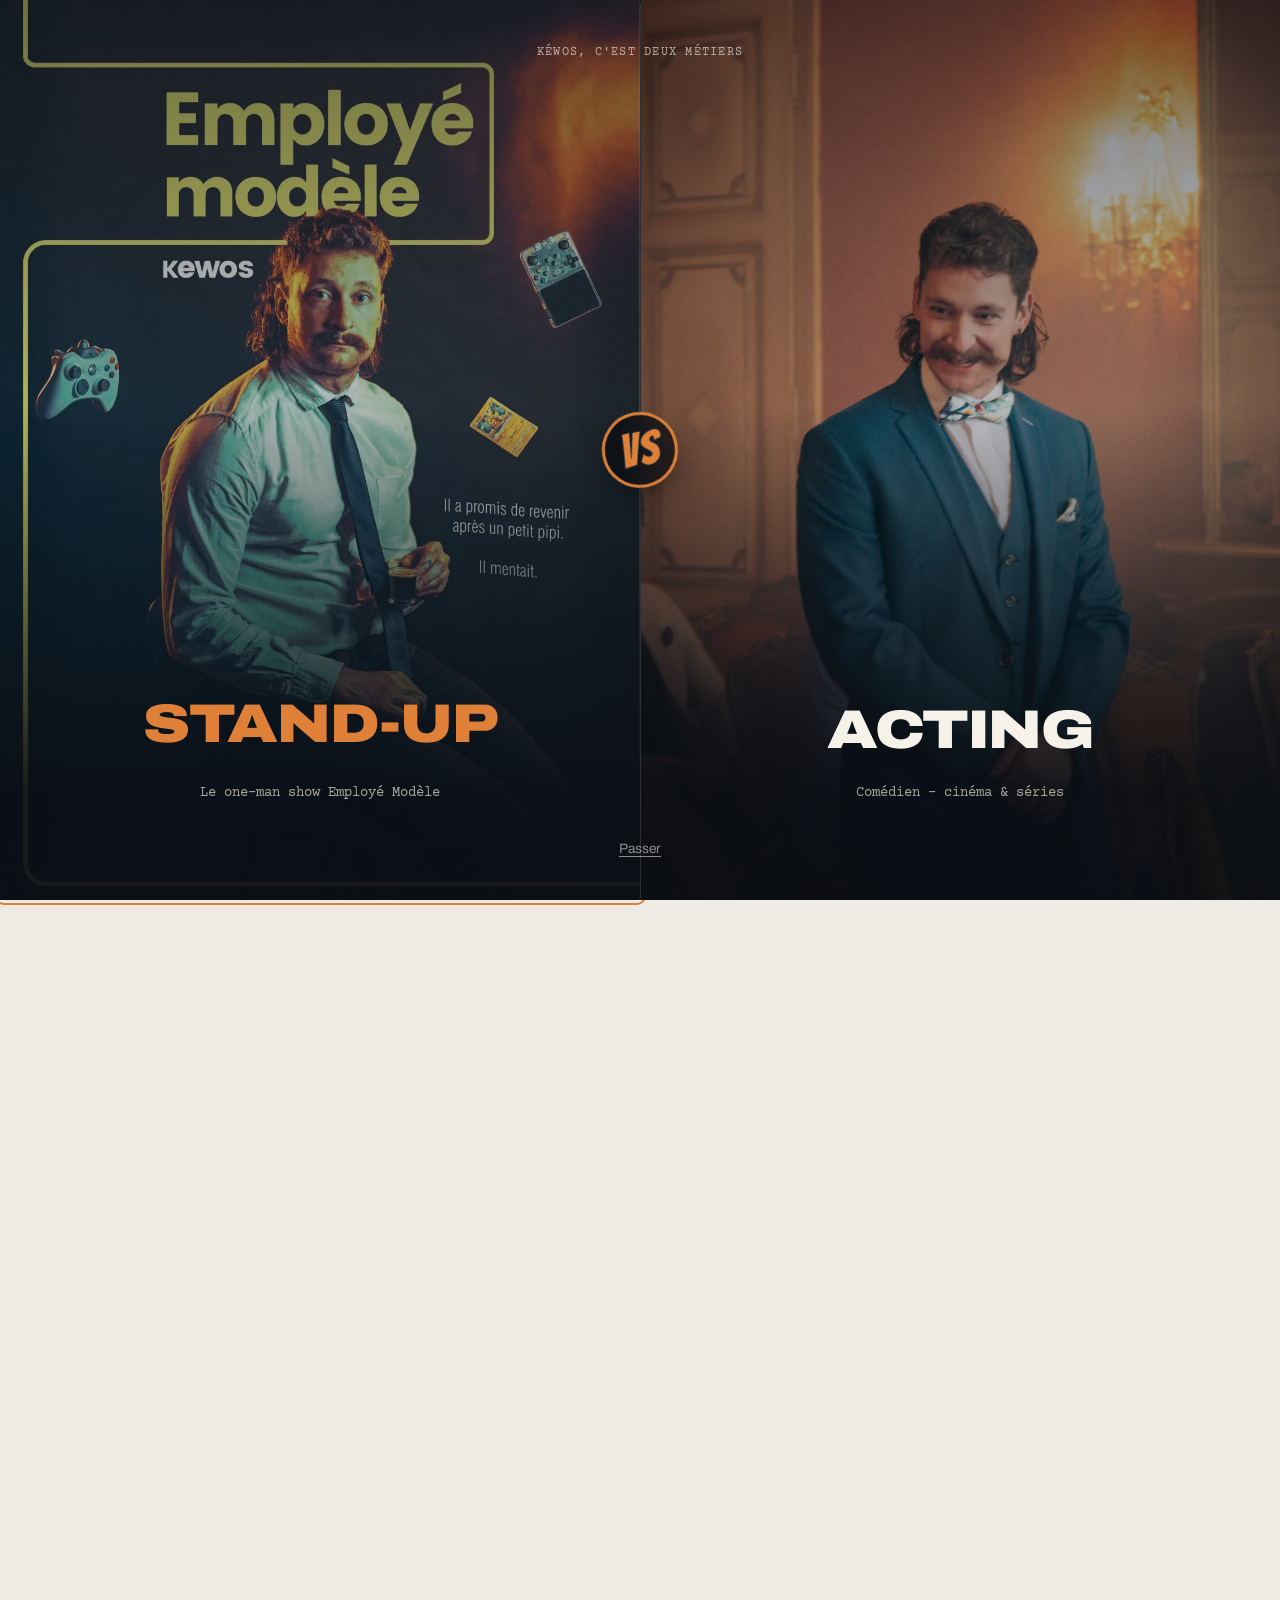
==== commit e9a9b9ea: "Prépare la mise en ligne : sous-bock, casting, avis, vidéos et dates à jour - Page sous-bock (QR cod" ====
--- a/index.html
+++ b/index.html
@@ -5,15 +5,19 @@
 <meta name="viewport" content="width=device-width, initial-scale=1">
 <title>Kéwos – Employé Modèle | Site officiel de l'humoriste</title>
 <meta name="description" content="Kéwos, acteur et humoriste originaire du Grand Est, en tournée avec son one-man show Employé Modèle. Toutes les dates, la billetterie, les vidéos et le contact pro.">
-<link rel="canonical" href="https://www.kewos.fr/">
-
-<!-- Open Graph / partages -->
+<link rel="canonical" href="https://www.lekewos.fr/">
+<link rel="icon" href="favicon.svg" type="image/svg+xml">
+
+<!-- Open Graph / partages : les réseaux exigent des adresses complètes -->
 <meta property="og:type" content="website">
 <meta property="og:locale" content="fr_FR">
 <meta property="og:site_name" content="Kéwos">
+<meta property="og:url" content="https://www.lekewos.fr/">
 <meta property="og:title" content="Kéwos – Employé Modèle">
 <meta property="og:description" content="Le one-man show de Kéwos sur les galères professionnelles et la grande question : « tu veux faire quoi plus tard ? »">
-<meta property="og:image" content="hero-section.jpg">
+<meta property="og:image" content="https://www.lekewos.fr/images/partage.jpg">
+<meta property="og:image:width" content="1200">
+<meta property="og:image:height" content="630">
 <meta name="twitter:card" content="summary_large_image">
 <meta name="theme-color" content="#0F3043">
 
@@ -30,8 +34,14 @@
   "name": "Kéwos",
   "alternateName": "Kévin Ringenbach",
   "jobTitle": "Acteur, humoriste",
-  "url": "https://www.kewos.fr/",
-  "sameAs": ["https://www.instagram.com/le_kewos/"]
+  "url": "https://www.lekewos.fr/",
+  "image": "https://www.lekewos.fr/images/partage.jpg",
+  "sameAs": [
+    "https://www.instagram.com/le_kewos/",
+    "https://www.tiktok.com/@le_kewos",
+    "https://www.youtube.com/@le_kewos",
+    "https://www.facebook.com/profile.php?id=61577376923058"
+  ]
 }
 </script>
 </head>
@@ -55,8 +65,8 @@
       <span class="versus-vs" aria-hidden="true">VS</span>
 
       <button class="versus-choice versus-acting" type="button" data-target="#acting">
-        <img src="images/acting.jpg" alt=""
-             data-try="images/acting.jpg,images/acting.jpeg,images/acting.png,acting.jpg" decoding="async">
+        <img src="images/acting.webp" alt=""
+             data-try="images/acting.webp,images/acting.jpg" decoding="async">
         <span class="versus-label">Acting</span>
         <span class="versus-sub">Comédien – cinéma &amp; séries</span>
       </button>
@@ -73,6 +83,7 @@
     <nav class="nav" id="nav" aria-label="Navigation principale">
       <span class="nav-pill" aria-hidden="true"></span>
       <a href="#spectacle">Le spectacle</a>
+      <a href="#avis">Avis</a>
       <a href="#acting">Acting</a>
       <a href="#dates">Dates</a>
       <a href="#videos">Vidéos</a>
@@ -89,11 +100,11 @@
 
   <div class="menu-mobile glass" id="menuMobile" data-glass hidden>
     <a href="#spectacle">Le spectacle</a>
+    <a href="#avis">Avis du public</a>
     <a href="#acting">Acting</a>
     <a href="#dates">Dates</a>
     <a href="#videos">Vidéos</a>
     <a href="#parcours">Parcours</a>
-    <a href="#alerte">Alerte nouvelles dates</a>
     <a href="#pro">Contact pro</a>
     <a class="btn btn-solid" href="#dates">Réserver une place</a>
   </div>
@@ -104,10 +115,9 @@
   <!-- ══════════ HERO ══════════ -->
   <section class="hero" id="accueil">
     <div class="hero-media">
-      <!-- L'image « hero-section » : posez-la à côté de index.html.
-           Le script teste .jpg / .jpeg / .png / .webp / .avif automatiquement. -->
-      <img src="hero-section.jpg" alt="Kéwos sur scène dans son spectacle Employé Modèle"
-           data-try="hero-section.jpg,hero-section.jpeg,hero-section.png,hero-section.webp,hero-section.avif,images/hero-section.jpg,images/hero-section.png"
+      <!-- images/scene.webp : hero-section.jpg allégée (53 Ko au lieu de 2 Mo). -->
+      <img src="images/scene.webp" alt="Kéwos sur scène dans son spectacle Employé Modèle"
+           data-try="images/scene.webp,hero-section.jpg"
            fetchpriority="high" decoding="async">
     </div>
 
@@ -117,13 +127,14 @@
       <p class="hero-pitch">Depuis le collège, une seule question : « tu veux faire quoi plus tard&nbsp;? » Quinze ans de boulots plus tard, toujours pas de réponse. Mais un spectacle, oui.</p>
       <div class="hero-actions">
         <a class="btn btn-solid btn-lg" href="#dates">Voir les dates</a>
-        <a class="btn btn-glass btn-lg" href="#videos" data-glass>Regarder un extrait</a>
-      </div>
-    </div>
-
+        <a class="btn btn-glass btn-lg" href="#videos" data-glass>Regarder les vidéos</a>
+      </div>
+    </div>
+
+    <!-- Recalculé par le script à partir de la liste des dates (prochaine date non complète). -->
     <a class="hero-next" href="#dates">
       <span class="hero-next-label">Prochaine date</span>
-      <span class="hero-next-value">24.09 – Compiègne (60)</span>
+      <span class="hero-next-value">09.12 – Lille (59)</span>
       <span class="hero-next-cta">Il reste des places</span>
     </a>
   </section>
@@ -160,17 +171,76 @@
     </div>
   </section>
 
+  <!-- ══════════ AVIS DU PUBLIC ══════════ -->
+  <!--
+    Avis repris tels quels de Billet Réduc (note et nombre d'avis relevés le 16/10/2026) :
+    https://www.billetreduc.com/spectacle/kewos-employe-modele-402364/avis
+    Penser à mettre le nombre à jour de temps en temps (ici et sur sousbock.html).
+  -->
+  <section class="section avis-section" id="avis">
+    <div class="wrap">
+      <header class="section-head" data-reveal>
+        <h2 class="section-title">Ils y étaient</h2>
+        <p class="section-note">Ce que les spectateurs en disent sur Billet Réduc. Le public ne ment pas, il est juste parfois un peu enthousiaste.</p>
+      </header>
+
+      <dl class="avis-stats" data-stagger>
+        <div data-reveal><dt>note moyenne sur Billet Réduc</dt><dd>10/10</dd></div>
+        <div data-reveal><dt>avis de spectateurs</dt><dd>141</dd></div>
+        <div data-reveal><dt>prix du public (Drôlement bien) et prix du jury (Les Otarires)</dt><dd>2 prix</dd></div>
+      </dl>
+
+      <div class="avis-grid" data-stagger>
+        <figure class="avis" data-reveal>
+          <p class="avis-stars" aria-label="10 sur 10">★★★★★</p>
+          <h3>Une pépite à découvrir</h3>
+          <blockquote><p>«&nbsp;Si vous avez l'occasion, allez le voir sur scène, ça vaut vraiment le détour. J'ai découvert Kéwos sur Instagram depuis peu et j'ai accroché dès les premiers sketchs. De passage également sur Avignon, je n'ai pas hésité&nbsp;! Une très belle découverte, et je vais suivre la suite avec plaisir&nbsp;! Je recommande à 100&nbsp;%.&nbsp;»</p></blockquote>
+          <figcaption>Jessica <span>· juillet 2026</span></figcaption>
+        </figure>
+        <figure class="avis" data-reveal>
+          <p class="avis-stars" aria-label="10 sur 10">★★★★★</p>
+          <h3>Un spectacle qui tue&nbsp;!</h3>
+          <blockquote><p>«&nbsp;Drôle et émouvant, c'est bien écrit et très malin&nbsp;! Avec une super première partie qui met en appétit, c'était génial&nbsp;!&nbsp;»</p></blockquote>
+          <figcaption>Bénédicte <span>· septembre 2026</span></figcaption>
+        </figure>
+        <figure class="avis" data-reveal>
+          <p class="avis-stars" aria-label="10 sur 10">★★★★★</p>
+          <h3>Une bonne surprise</h3>
+          <blockquote><p>«&nbsp;Nous avons pris nos billets sans trop savoir à quoi nous attendre, juste après avoir découvert un de ses sketches sur Instagram. Nous n'avons pas regretté notre soirée. Un spectacle drôle et sans temps morts où Kéwos donne de sa personne en incarnant divers personnages&nbsp;; celui du grand-père laisse transparaître ses origines alsaciennes. Kéwos est parvenu à nous tenir en haleine jusqu'à la fin, d'ailleurs plutôt inattendue.&nbsp;»</p></blockquote>
+          <figcaption>Arlette <span>· juillet 2026</span></figcaption>
+        </figure>
+        <figure class="avis" data-reveal>
+          <p class="avis-stars" aria-label="10 sur 10">★★★★★</p>
+          <h3>Kevinou au top</h3>
+          <blockquote><p>«&nbsp;Bravo pour ce moment rempli d'amour, d'authenticité et surtout de fou rire&nbsp;!&nbsp;»</p></blockquote>
+          <figcaption>Nicolas <span>· septembre 2026</span></figcaption>
+        </figure>
+        <figure class="avis" data-reveal>
+          <p class="avis-stars" aria-label="10 sur 10">★★★★★</p>
+          <h3>Excellent</h3>
+          <blockquote><p>«&nbsp;Kéwos a vraiment été excellent, autant dans la manière de nous faire rire que dans l'accueil de ses spectateurs. Je recommande à 100&nbsp;%.&nbsp;»</p></blockquote>
+          <figcaption>Morgan <span>· juillet 2026</span></figcaption>
+        </figure>
+        <figure class="avis" data-reveal>
+          <p class="avis-stars" aria-label="10 sur 10">★★★★★</p>
+          <h3>Franchement top</h3>
+          <blockquote><p>«&nbsp;On a passé un super moment du début à la fin, un spectacle drôle, authentique et aussi émouvant, merci encore&nbsp;!&nbsp;»</p></blockquote>
+          <figcaption>Léa <span>· septembre 2026</span></figcaption>
+        </figure>
+      </div>
+
+      <p class="avis-source" data-reveal><a href="https://www.billetreduc.com/spectacle/kewos-employe-modele-402364/avis" target="_blank" rel="noopener">Lire les 141 avis sur Billet Réduc</a></p>
+    </div>
+  </section>
+
   <!-- ══════════ ACTING ══════════ -->
-  <!--
-    Crédits repris du site officiel lekewos.fr. À compléter si disponible :
-    lien vers une bande démo, et une photo plus définitive que images/acting.jpg.
-  -->
+  <!-- Crédits et bande démo repris du site officiel lekewos.fr. -->
   <section class="section acting" id="acting">
     <div class="wrap grid-acting">
 
       <figure class="acting-still" data-reveal>
-        <img src="images/acting.jpg" alt="Kéwos, alias Kévin Ringenbach, en tournage"
-             data-try="images/acting.jpg,images/acting.jpeg,images/acting.png,acting.jpg" loading="lazy" decoding="async">
+        <img src="images/acting.webp" alt="Kéwos, alias Kévin Ringenbach, en tournage"
+             data-try="images/acting.webp,images/acting.jpg" loading="lazy" decoding="async">
         <figcaption>Kévin Ringenbach – comédien pour le cinéma et les séries</figcaption>
       </figure>
 
@@ -180,16 +250,22 @@
         <dl class="fiche-meta">
           <div><dt>Nom de scène</dt><dd>Kéwos</dd></div>
           <div><dt>Nom civil</dt><dd>Kévin Ringenbach</dd></div>
-          <div><dt>Crédits</dt><dd>Tapie, Le Livreur de Noël, Face à Face (S3), César Wagner</dd></div>
+          <div><dt>Cinéma</dt><dd>L'Amour ouf, Claude, Du fioul dans les artères</dd></div>
+          <div><dt>TV &amp; séries</dt><dd>Scènes de ménages, Face à Face (S3), Le Livreur de Noël, César Wagner (S3), Tapie (Netflix)</dd></div>
           <div><dt>Basé à</dt><dd>Grand Est – mobile France entière</dd></div>
         </dl>
 
+        <!-- Crédits repris du CV (documents/kewos-cv.pdf). -->
         <div class="prose">
-          <p>Avant la scène, il y a eu les plateaux : silhouettes et seconds rôles pour le cinéma et la télévision, notamment dans <em>Tapie</em>, <em>Le Livreur de Noël</em>, <em>Face à Face</em> (saison 3) et <em>César Wagner</em>.</p>
+          <p>Avant la scène, il y a eu les plateaux, et il y en a toujours&nbsp;: une silhouette dans <em>L'Amour ouf</em> de Gilles Lellouche, des rôles dans <em>Claude</em> de Clément Michel et <em>Du fioul dans les artères</em>, à la télévision dans <em>Scènes de ménages</em>, <em>Face à Face</em> ou <em>César Wagner</em>, et Rudi Völler dans <em>Tapie</em> sur Netflix.</p>
           <p>Aujourd'hui, Kéwos continue de mener les deux de front – la scène du stand-up et celle du tournage – avec la même énergie comique.</p>
         </div>
 
-        <a class="btn btn-line" href="mailto:le.kewos@gmail.com">Contacter pour un casting</a>
+        <div class="fiche-actions">
+          <button class="btn btn-solid" type="button" data-yt="v7IOo6DcUmQ" data-title="Bande démo – Kévin Ringenbach">Voir la bande démo</button>
+          <a class="btn btn-line" href="casting.html">Contacter pour un casting</a>
+        </div>
+        <p class="fiche-docs">À télécharger&nbsp;: <a href="documents/kewos-cv.pdf" target="_blank" rel="noopener">CV</a> · <a href="documents/kewos-book-photos.pdf" target="_blank" rel="noopener">Book photos</a> <span>(PDF)</span></p>
       </div>
 
     </div>
@@ -197,52 +273,35 @@
 
   <!-- ══════════ DATES ══════════ -->
   <!--
-    Dates reprises du site officiel lekewos.fr (page /spectacle). Les salles
-    précises n'y sont pas indiquées : seul le département est affiché en attendant.
+    Dates à venir uniquement (sources : lekewos.fr/spectacle et casinosbarriere.com).
+    Une date passée disparaît d'elle-même le lendemain grâce au script, mais pensez
+    à la retirer ici aussi. Pour une date complète : <span class="stamp">Complet</span>.
   -->
   <section class="section dates" id="dates">
     <div class="wrap">
       <header class="section-head" data-reveal>
         <h2 class="section-title">Les dates</h2>
-        <p class="section-note">Une salle près de chez vous manque à l'appel&nbsp;? <a href="#alerte">Prévenez-moi</a>, je transmets aux programmateurs.</p>
+        <p class="section-note">Une salle près de chez vous manque à l'appel&nbsp;? <a href="#pro">Écrivez-moi</a>, je transmets aux programmateurs.</p>
       </header>
 
       <ol class="date-list" data-stagger>
 
         <li class="date-row" data-reveal>
-          <time class="date-when" datetime="2026-04-30"><span class="d">30</span><span class="m">avril</span><span class="y">2026</span></time>
-          <span class="date-where"><strong>Sélestat</strong><em>(67)</em></span>
+          <time class="date-when" datetime="2026-12-09T21:00"><span class="d">09</span><span class="m">déc.</span><span class="y">2026</span></time>
+          <span class="date-where"><strong>Lille</strong><em>(59) · Le Spotlight · 21h</em></span>
+          <span class="date-status"><a class="btn btn-line" href="https://www.fnacspectacles.com/event/kewos-employe-modele-le-spotlight-21520123/" target="_blank" rel="noopener">Réserver</a></span>
+        </li>
+
+        <li class="date-row" data-reveal>
+          <time class="date-when" datetime="2027-01-29T20:30"><span class="d">29</span><span class="m">janv.</span><span class="y">2027</span></time>
+          <span class="date-where"><strong>Ribeauvillé</strong><em>(68) · Casino Barrière · 20h30</em></span>
           <span class="date-status"><span class="stamp">Complet</span></span>
         </li>
 
         <li class="date-row" data-reveal>
-          <time class="date-when" datetime="2026-05-27"><span class="d">27</span><span class="m">mai</span><span class="y">2026</span></time>
-          <span class="date-where"><strong>Arras</strong><em>(62)</em></span>
-          <span class="date-status"><a class="btn btn-line" href="https://www.billetweb.fr/kewos-employe-modele" target="_blank" rel="noopener">Réserver</a></span>
-        </li>
-
-        <li class="date-row" data-reveal>
-          <time class="date-when" datetime="2026-07"><span class="d">–</span><span class="m">juillet</span><span class="y">2026</span></time>
-          <span class="date-where"><strong>Festival d'Avignon</strong><em>(84)</em></span>
-          <span class="date-status"><span class="stamp">Bientôt</span></span>
-        </li>
-
-        <li class="date-row" data-reveal>
-          <time class="date-when" datetime="2026-09-24"><span class="d">24</span><span class="m">sept.</span><span class="y">2026</span></time>
-          <span class="date-where"><strong>Compiègne</strong><em>(60)</em></span>
-          <span class="date-status"><a class="btn btn-line" href="https://letheatreamoustaches.com/programmation/reservation/342" target="_blank" rel="noopener">Réserver</a></span>
-        </li>
-
-        <li class="date-row" data-reveal>
-          <time class="date-when" datetime="2026-09-30"><span class="d">30</span><span class="m">sept.</span><span class="y">2026</span></time>
-          <span class="date-where"><strong>Metz</strong><em>(57)</em></span>
-          <span class="date-status"><a class="btn btn-line" href="https://www.billetreduc.com/spectacle/kewos-dans-employe-modele-402404" target="_blank" rel="noopener">Réserver</a></span>
-        </li>
-
-        <li class="date-row" data-reveal>
-          <time class="date-when" datetime="2026-12-09"><span class="d">09</span><span class="m">déc.</span><span class="y">2026</span></time>
-          <span class="date-where"><strong>Lille</strong><em>(59)</em></span>
-          <span class="date-status"><a class="btn btn-line" href="https://www.billetreduc.com/spectacle/kewos-employe-modele-402364" target="_blank" rel="noopener">Réserver</a></span>
+          <time class="date-when" datetime="2027-01-30T20:30"><span class="d">30</span><span class="m">janv.</span><span class="y">2027</span></time>
+          <span class="date-where"><strong>Ribeauvillé</strong><em>(68) · Casino Barrière · 20h30</em></span>
+          <span class="date-status"><a class="btn btn-line" href="https://www.casinosbarriere.com/ribeauville/spectacle/kewos-employe-modele" target="_blank" rel="noopener">Réserver</a></span>
         </li>
 
       </ol>
@@ -254,31 +313,38 @@
     <div class="wrap">
       <header class="section-head" data-reveal>
         <h2 class="section-title">Vidéos</h2>
-        <p class="section-note">Des extraits, des passages en club, et quelques trucs filmés dans une cuisine.</p>
+        <p class="section-note">Le spectacle, les passages sur scène, et quelques trucs filmés dans une cuisine.</p>
       </header>
 
-      <p class="videos-kicker" data-reveal>Extraits du spectacle</p>
-      <!-- Remplacez data-yt par l'identifiant de la vidéo YouTube (ce qui suit v=) -->
+      <!-- Vidéos YouTube de @le_kewos reprises de lekewos.fr. data-yt = ce qui suit v= dans l'adresse. -->
+      <p class="videos-kicker" data-reveal>Sur YouTube</p>
       <div class="video-grid" data-stagger>
         <article class="video" data-reveal>
-          <button class="video-play" data-yt="dQw4w9WgXcQ" data-title="Extrait – Employé Modèle">
-            <img src="https://i.ytimg.com/vi/dQw4w9WgXcQ/hqdefault.jpg" alt="" loading="lazy" decoding="async">
-            <span class="video-icon" aria-hidden="true"></span>
-            <span class="video-label">Extrait du spectacle<em>Lire la vidéo</em></span>
+          <button class="video-play" data-yt="4GRtOl8VH_w" data-title="Employé Modèle">
+            <img src="https://i.ytimg.com/vi/4GRtOl8VH_w/hqdefault.jpg" alt="" loading="lazy" decoding="async">
+            <span class="video-icon" aria-hidden="true"></span>
+            <span class="video-label">Employé Modèle<em>Lire la vidéo</em></span>
           </button>
         </article>
         <article class="video" data-reveal>
-          <button class="video-play" data-yt="dQw4w9WgXcQ" data-title="Passage en comedy club">
-            <img src="https://i.ytimg.com/vi/dQw4w9WgXcQ/hqdefault.jpg" alt="" loading="lazy" decoding="async">
-            <span class="video-icon" aria-hidden="true"></span>
-            <span class="video-label">Passage en comedy club<em>Lire la vidéo</em></span>
+          <button class="video-play" data-yt="7wVqvTNIW6o" data-title="L'invité – Kéwos">
+            <img src="https://i.ytimg.com/vi/7wVqvTNIW6o/hqdefault.jpg" alt="" loading="lazy" decoding="async">
+            <span class="video-icon" aria-hidden="true"></span>
+            <span class="video-label">L'invité – Kéwos<em>Lire la vidéo</em></span>
           </button>
         </article>
         <article class="video" data-reveal>
-          <button class="video-play" data-yt="dQw4w9WgXcQ" data-title="Teaser 2026">
-            <img src="https://i.ytimg.com/vi/dQw4w9WgXcQ/hqdefault.jpg" alt="" loading="lazy" decoding="async">
-            <span class="video-icon" aria-hidden="true"></span>
-            <span class="video-label">Teaser de la tournée<em>Lire la vidéo</em></span>
+          <button class="video-play" data-yt="gYkX5cPIC4E" data-title="After show à l'Ed&amp;n de Sausheim">
+            <img src="https://i.ytimg.com/vi/gYkX5cPIC4E/hqdefault.jpg" alt="" loading="lazy" decoding="async">
+            <span class="video-icon" aria-hidden="true"></span>
+            <span class="video-label">After show à l'Ed&amp;n de Sausheim<em>Lire la vidéo</em></span>
+          </button>
+        </article>
+        <article class="video" data-reveal>
+          <button class="video-play" data-yt="oW-xAyQh93s" data-title="T'as pas encore pris ta place ?">
+            <img src="https://i.ytimg.com/vi/oW-xAyQh93s/hqdefault.jpg" alt="" loading="lazy" decoding="async">
+            <span class="video-icon" aria-hidden="true"></span>
+            <span class="video-label">T'as pas encore pris ta place&nbsp;?<em>Lire la vidéo</em></span>
           </button>
         </article>
       </div>
@@ -315,8 +381,8 @@
       <p class="videos-kicker" data-reveal>Sur Instagram</p>
       <div class="insta-grid" data-stagger>
         <article class="insta-card" data-reveal>
-          <blockquote class="instagram-media" data-instgrm-permalink="https://www.instagram.com/le_kewos/reel/DF5mDuxNj-P/" data-instgrm-version="14">
-            <a href="https://www.instagram.com/le_kewos/reel/DF5mDuxNj-P/" target="_blank" rel="noopener">Voir sur Instagram</a>
+          <blockquote class="instagram-media" data-instgrm-permalink="https://www.instagram.com/reel/DVv6uUaCENL/" data-instgrm-version="14">
+            <a href="https://www.instagram.com/reel/DVv6uUaCENL/" target="_blank" rel="noopener">Voir sur Instagram</a>
           </blockquote>
         </article>
         <article class="insta-card" data-reveal>
@@ -359,32 +425,42 @@
     </div>
   </section>
 
-  <!-- ══════════ ALERTE ══════════ -->
+  <!-- ══════════ ALERTE NOUVELLES DATES : DÉSACTIVÉE POUR LE MOMENT ══════════
+    Pour la remettre : supprimer cette ligne de commentaire et la ligne « FIN » plus bas,
+    puis rajouter le lien « Alerte nouvelles dates » dans le menu mobile.
+    Chaque inscription arrive par e-mail sur le.kewos@gmail.com (service FormSubmit, voir js/main.js).
+
   <section class="section alerte" id="alerte">
     <div class="wrap alerte-inner" data-reveal>
       <div>
         <h2 class="section-title">Alerte nouvelles dates</h2>
         <p>Les places partent souvent avant l'annonce publique. Laissez votre e-mail et votre ville : vous serez prévenu en premier quand une date tombe près de chez vous.</p>
       </div>
-      <!-- Branchez l'attribut action sur Brevo, Mailchimp ou votre outil d'e-mailing -->
-      <form class="alerte-form" action="#" method="post" novalidate>
+      <form class="alerte-form" action="https://formsubmit.co/le.kewos@gmail.com" method="post" novalidate
+            data-send data-success="C'est noté. Vous serez prévenu dès la prochaine annonce.">
+        <input type="hidden" name="_subject" value="Alerte nouvelles dates – nouvelle inscription">
+        <input type="hidden" name="_template" value="table">
+        <input type="hidden" name="_captcha" value="false">
+        <input class="hp" type="text" name="_honey" tabindex="-1" autocomplete="off" aria-hidden="true">
         <label class="field">
           <span>Votre e-mail</span>
           <input type="email" name="email" required autocomplete="email" placeholder="prenom@exemple.fr">
         </label>
         <label class="field">
           <span>Votre ville</span>
-          <input type="text" name="ville" autocomplete="address-level2" placeholder="Mulhouse">
+          <input type="text" name="Ville" autocomplete="address-level2" placeholder="Mulhouse">
         </label>
         <label class="check">
-          <input type="checkbox" name="consent" required>
-          <span>J'accepte de recevoir les annonces de dates par e-mail. Désinscription en un clic.</span>
+          <input type="checkbox" name="Consentement" value="Oui" required>
+          <span>J'accepte de recevoir les annonces de dates par <span class="nowrap">e-mail</span>. Désinscription sur simple demande.</span>
         </label>
         <button class="btn btn-solid" type="submit">Me prévenir</button>
         <p class="form-msg" role="status" aria-live="polite"></p>
       </form>
     </div>
   </section>
+
+  FIN DE L'ALERTE DÉSACTIVÉE ══════════ -->
 
   <!-- ══════════ PRO ══════════ -->
   <section class="section pro" id="pro">
@@ -412,6 +488,11 @@
             <p>Soirées d'entreprise, arbres de Noël, séminaires. Oui, c'est ironique.</p>
             <a class="link-glass" href="mailto:le.kewos@gmail.com" data-glass>le.kewos@gmail.com</a>
           </div>
+          <div class="pro-card" data-reveal>
+            <h3>Casting</h3>
+            <p>Directeurs de casting, productions, agents&nbsp;: un formulaire pour proposer un rôle.</p>
+            <a class="link-glass" href="casting.html" data-glass>Proposer un rôle</a>
+          </div>
         </div>
       </div>
 
@@ -440,6 +521,7 @@
     <nav class="footer-links" aria-label="Liens utiles">
       <a href="#dates">Dates</a>
       <a href="#pro">Contact pro</a>
+      <a href="casting.html">Casting</a>
       <a href="mentions-legales.html">Mentions légales</a>
     </nav>
 
--- a/css/style.css
+++ b/css/style.css
@@ -49,6 +49,7 @@
 }
 
 img{ max-width:100%; display:block; }
+.nowrap{ white-space:nowrap; }
 a{ color:inherit; }
 button{ font:inherit; color:inherit; }
 
@@ -623,6 +624,10 @@
 
 .fiche .prose{ margin-bottom:2rem; }
 .fiche .prose p{ margin:0 0 1.1em; }
+.fiche-actions{ display:flex; flex-wrap:wrap; gap:.75rem; }
+.fiche-docs{ margin:1.3rem 0 0; font-size:.94rem; color:var(--encre-60); }
+.fiche-docs a{ color:var(--tampon); font-weight:600; text-underline-offset:.22em; }
+.fiche-docs span{ font-family:var(--machine); font-size:.78rem; }
 
 .affiche{
   margin:0;
@@ -723,6 +728,14 @@
 .date-where em{ font-style:normal; font-size:.9rem; color:var(--encre-60); }
 
 .date-status{ justify-self:end; }
+
+/* Affiché par le script quand toutes les dates sont passées */
+.date-empty{
+  padding:1.6rem clamp(.6rem,2vw,1.2rem);
+  border-bottom:1px solid var(--encre-14);
+  color:var(--encre-60);
+}
+.date-empty a{ color:var(--tampon); text-underline-offset:.22em; }
 
 /* Tampon administratif */
 .stamp{
@@ -750,15 +763,114 @@
 [data-reveal] .stamp-last{ transform:rotate(4deg) scale(1.9); }
 [data-reveal].is-in .stamp-last{ transform:rotate(4deg) scale(1); }
 
+/* ------------------------------ 10b. Avis du public ------------------------------ */
+.avis-stats{
+  display:grid;
+  grid-template-columns:repeat(3,minmax(0,1fr));
+  margin:0 0 clamp(2.5rem,6vw,4rem);
+  border-block:1px solid var(--encre-14);
+}
+/* Le chiffre au-dessus de sa légende, sans casser l'ordre dt/dd */
+.avis-stats > div{
+  display:flex; flex-direction:column-reverse; justify-content:flex-end;
+  padding:1.4rem .2rem;
+}
+.avis-stats > div + div{
+  border-left:1px solid var(--encre-14);
+  padding-left:clamp(.8rem,3vw,2rem);
+}
+.avis-stats dd{
+  margin:0;
+  font-family:var(--display);
+  font-weight:900;
+  font-variation-settings:"wdth" 120;
+  font-size:clamp(1.6rem, 1rem + 3.6vw, 4rem);
+  line-height:1;
+  letter-spacing:-.02em;
+  color:var(--tampon);
+}
+.avis-stats dt{
+  margin-top:.55rem;
+  font-family:var(--machine);
+  font-size:.76rem;
+  line-height:1.35;
+  color:var(--encre-60);
+}
+
+.avis-grid{
+  display:grid;
+  grid-template-columns:repeat(auto-fit,minmax(260px,1fr));
+  gap:clamp(1rem,2.5vw,1.6rem);
+}
+.avis{
+  margin:0;
+  display:flex; flex-direction:column;
+  padding:1.5rem 1.4rem 1.3rem;
+  background:#FFFDF8;
+  border:1px solid var(--encre-14);
+  border-radius:8px;
+  box-shadow:0 30px 50px -45px rgba(15,48,67,.6);
+}
+.avis-stars{
+  margin:0 0 .7rem;
+  font-size:1rem;
+  letter-spacing:.18em;
+  color:var(--tampon);
+}
+.avis h3{
+  font-size:1.25rem;
+  margin-bottom:.7rem;
+  font-variation-settings:"wdth" 108;
+}
+.avis blockquote{ flex:1; margin:0 0 1.2rem; }
+.avis blockquote p{ margin:0; font-size:.96rem; }
+.avis figcaption{
+  font-family:var(--machine);
+  font-size:.82rem;
+  color:var(--encre-60);
+}
+.avis figcaption::before{ content:"— "; }
+
+.avis figcaption span{ opacity:.75; }
+.avis-source{ margin:1.8rem 0 0; font-size:.95rem; color:var(--encre-60); }
+
+/* Sur téléphone, trois colonnes sont trop étroites : une ligne par chiffre */
+@media (max-width:520px){
+  .avis-stats{ grid-template-columns:1fr; }
+  .avis-stats > div{
+    flex-direction:row-reverse; justify-content:flex-end; align-items:baseline;
+    gap:1rem;
+    padding:1rem 0;
+  }
+  .avis-stats > div + div{ border-left:0; border-top:1px solid var(--encre-14); padding-left:0; }
+  .avis-stats dd{ min-width:3.6em; flex-shrink:0; white-space:nowrap; font-size:1.9rem; }
+  .avis-stats dt{ margin-top:0; }
+}
+
+/* Variante sur fond encre (accueil) : les cartes restent sur papier */
+.avis-section{ background:var(--encre); color:#F6F2EA; }
+.avis-section .section-note{ color:rgba(246,242,234,.65); }
+.avis-section .avis-stats{ border-color:rgba(246,242,234,.16); }
+.avis-section .avis-stats > div + div{ border-color:rgba(246,242,234,.16); }
+.avis-section .avis-stats dd{ color:var(--tampon-doux); }
+.avis-section .avis-stats dt{ color:rgba(246,242,234,.62); }
+.avis-section .avis{ color:var(--encre); box-shadow:0 30px 50px -40px rgba(0,0,0,.8); }
+.avis-section .avis-source{ color:rgba(246,242,234,.7); }
+.avis-section .avis-source a{ color:var(--tampon-doux); text-underline-offset:.22em; }
+
 /* ------------------------------ 11. Vidéos ------------------------------ */
 .videos{ background:var(--scene); color:#F6F2EA; }
 .videos .section-note{ color:rgba(246,242,234,.62); }
 .videos .section-note a{ color:var(--tampon-doux); }
 
+/* Deux vignettes par ligne : assez grandes pour que les titres tiennent. */
 .video-grid{
   display:grid;
-  grid-template-columns:repeat(auto-fit,minmax(250px,1fr));
+  grid-template-columns:repeat(2,minmax(0,1fr));
   gap:clamp(1rem,2.5vw,1.6rem);
+}
+@media (max-width:640px){
+  .video-grid{ grid-template-columns:1fr; }
 }
 .shorts-grid{
   display:grid;
@@ -939,6 +1051,16 @@
 .check input{ margin-top:.25rem; accent-color:var(--tampon); }
 .alerte-form .btn{ align-self:flex-start; }
 .form-msg{ margin:0; font-size:.88rem; color:#8FCB9B; min-height:1.2em; }
+.form-msg.is-error{ color:#F2A38A; }
+.form-msg a{ color:inherit; text-underline-offset:.2em; }
+
+/* Champ piège anti-robots : invisible pour les humains */
+.hp{
+  position:absolute !important;
+  left:-9999px;
+  width:1px; height:1px;
+  overflow:hidden;
+}
 
 /* ------------------------------ 14. Pro ------------------------------ */
 .grid-pro{
@@ -1103,3 +1225,98 @@
 .legal p,.legal ul{ margin:0 0 1em; }
 .legal ul{ padding-left:1.1rem; }
 .legal a{ color:var(--tampon); text-underline-offset:.22em; }
+.legal a.btn-solid{ color:#FBF6EE; text-decoration:none; }
+.legal-kicker{ margin:0 0 .8rem; font-family:var(--machine); font-size:.82rem; letter-spacing:.06em; color:var(--encre-60); }
+
+/* ------------------------------ 21. Page casting ------------------------------ */
+.page-casting .section{ padding-top:calc(var(--rythme) + 3.5rem); }
+.casting-intro{ max-width:60ch; margin:0 0 clamp(2rem,5vw,3rem); color:var(--encre-60); }
+
+.grid-casting{
+  display:grid;
+  grid-template-columns:minmax(0,1.45fr) minmax(0,.75fr);
+  gap:clamp(2rem,5vw,4rem);
+  align-items:start;
+}
+
+/* Formulaire sur papier : mêmes champs que l'alerte, version claire */
+.form-light{
+  display:flex; flex-direction:column; gap:2.2rem;
+  padding:clamp(1.4rem,4vw,2.6rem);
+  background:#FFFDF8;
+  border:1px solid var(--encre-14);
+  border-radius:8px;
+  box-shadow:0 40px 70px -45px rgba(15,48,67,.6);
+}
+.form-light fieldset{ min-width:0; margin:0; padding:0; border:0; }
+.form-light legend{
+  padding:0; margin-bottom:1.1rem;
+  font-family:var(--machine);
+  font-weight:700;
+  font-size:.8rem;
+  letter-spacing:.1em;
+  text-transform:uppercase;
+  color:var(--tampon);
+}
+.form-grid{
+  align-items:end;
+  display:grid;
+  grid-template-columns:repeat(2,minmax(0,1fr));
+  gap:1rem 1.2rem;
+}
+.form-grid .field-full{ grid-column:1/-1; }
+
+.form-light .field span{ color:var(--encre-60); }
+.form-light .field span small{ font-size:inherit; opacity:.75; }
+.form-light .req{ color:var(--tampon); }
+.form-light .field input,
+.form-light .field select,
+.form-light .field textarea{
+  width:100%;
+  font:inherit;
+  color:var(--encre);
+  background:#fff;
+  border:1px solid var(--encre-14);
+  border-radius:12px;
+  padding:.8rem .95rem;
+  transition:border-color .3s, box-shadow .3s;
+}
+.form-light .field textarea{ min-height:7.5rem; resize:vertical; }
+.form-light .field select{
+  appearance:none;
+  padding-right:2.6rem;
+  background:#fff url("data:image/svg+xml,%3Csvg xmlns='http://www.w3.org/2000/svg' width='12' height='8' viewBox='0 0 12 8'%3E%3Cpath d='M1 1l5 5 5-5' fill='none' stroke='%230F3043' stroke-width='1.6'/%3E%3C/svg%3E") no-repeat right 1rem center;
+}
+.form-light .field input::placeholder,
+.form-light .field textarea::placeholder{ color:rgba(15,48,67,.38); }
+.form-light .field input:focus,
+.form-light .field select:focus,
+.form-light .field textarea:focus{
+  outline:none;
+  background-color:#fff;
+  border-color:var(--encre);
+  box-shadow:0 0 0 3px rgba(223,128,56,.25);
+}
+.form-light .check{ max-width:none; color:var(--encre-60); }
+.form-light .check a{ color:var(--tampon); text-underline-offset:.2em; }
+
+.form-foot{ display:flex; flex-wrap:wrap; align-items:center; gap:1rem 1.5rem; }
+.form-note{ margin:0; font-family:var(--machine); font-size:.76rem; color:var(--encre-60); }
+.form-light .form-msg{ flex-basis:100%; color:#2E7D4F; }
+.form-light .form-msg.is-error{ color:#B3412A; }
+
+/* Pas de position collante : le profil est plus haut que l'écran et ses boutons resteraient cachés. */
+.casting-aside .acting-still{ margin-bottom:1.8rem; transform:rotate(1deg); }
+.casting-aside .acting-still img{ aspect-ratio:4/5; }
+.casting-aside h2{ font-size:1.4rem; margin-bottom:1rem; font-variation-settings:"wdth" 108; }
+.casting-aside .fiche-meta{ margin-bottom:1.6rem; }
+.casting-aside .fiche-meta > div{ grid-template-columns:minmax(6.5rem,38%) 1fr; }
+.casting-aside .fiche-meta a{ color:var(--tampon); text-underline-offset:.2em; }
+
+@media (max-width:1000px){
+  .grid-casting{ grid-template-columns:1fr; }
+  .casting-aside{ max-width:520px; }
+}
+@media (max-width:640px){
+  .form-grid{ grid-template-columns:1fr; }
+}
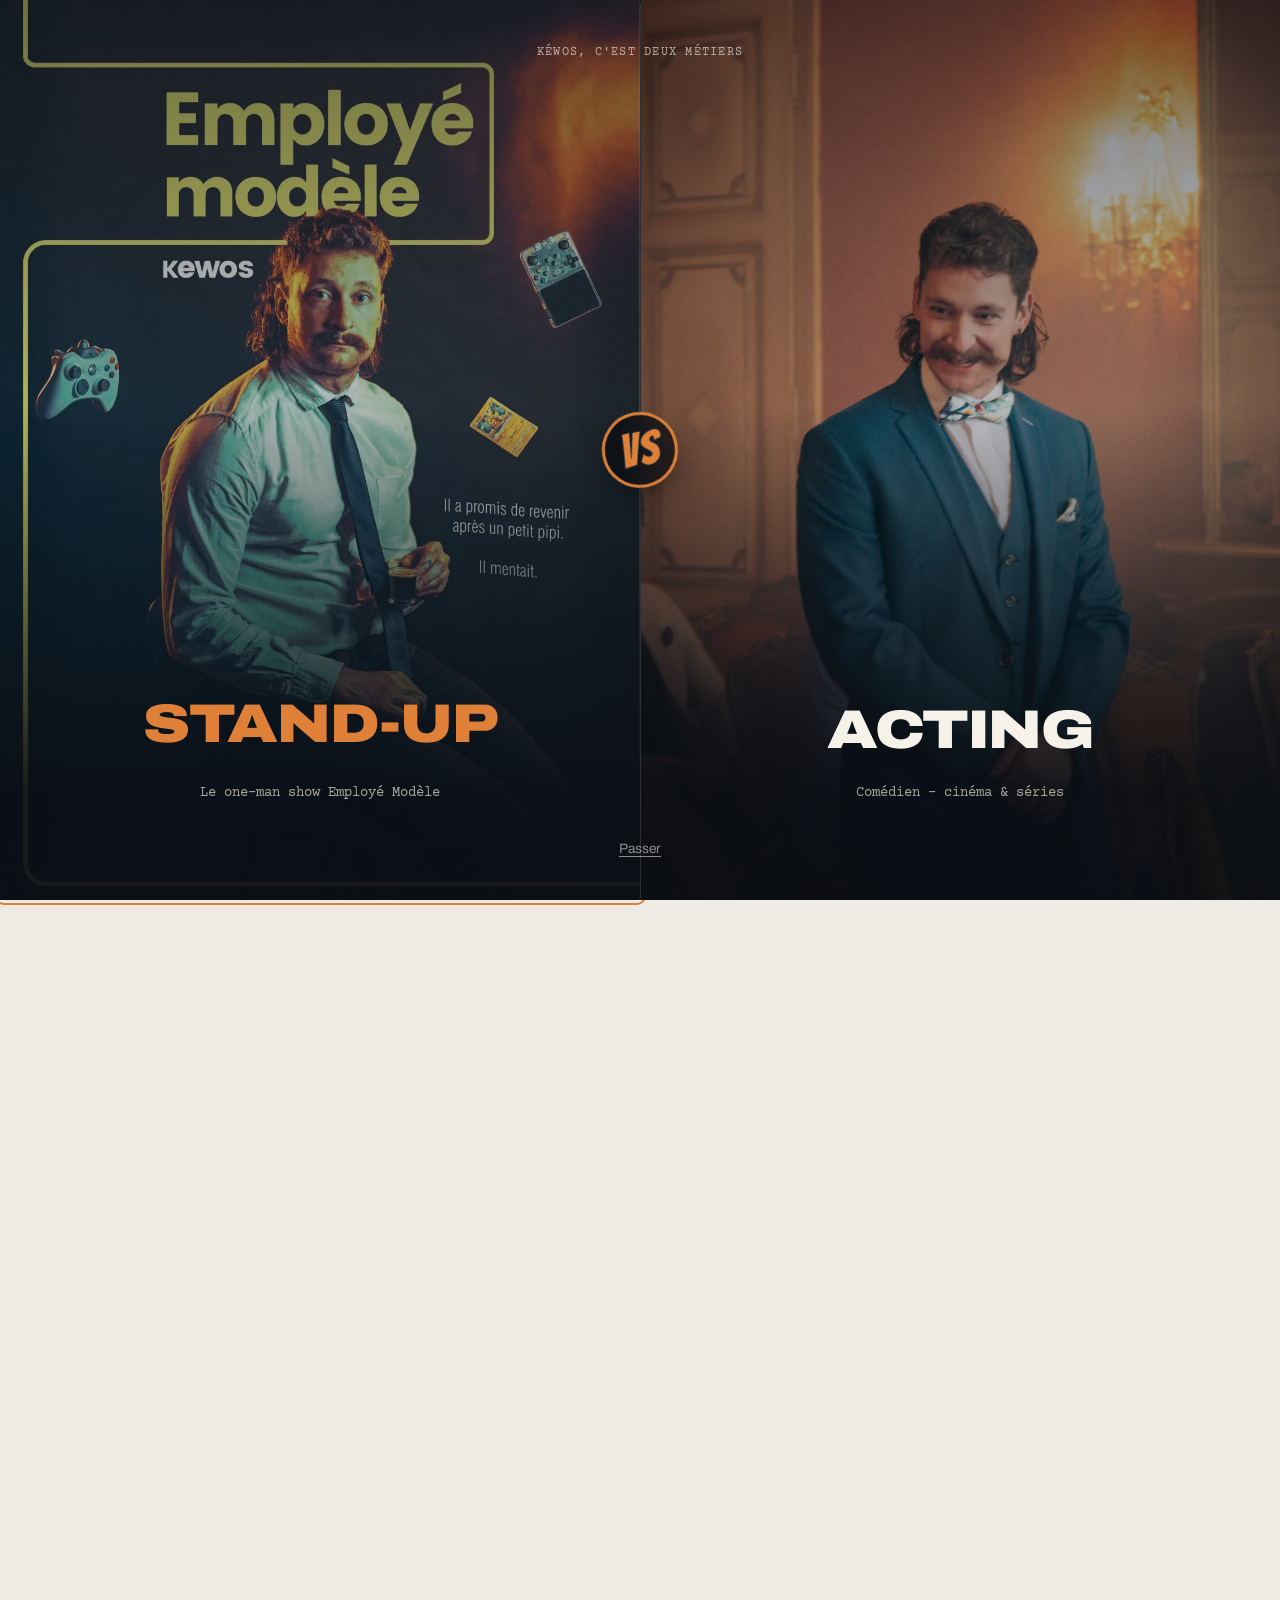
==== commit 7318cbdd: "Ajoute la tournée complète et la page promo - Dates de l'accueil reprises de Taplink : 11 dates de S" ====
--- a/index.html
+++ b/index.html
@@ -273,7 +273,7 @@
 
   <!-- ══════════ DATES ══════════ -->
   <!--
-    Dates à venir uniquement (sources : lekewos.fr/spectacle et casinosbarriere.com).
+    Dates à venir uniquement, reprises de taplink.cc/kewos le 07/11/2026 (heures : billetteries des salles).
     Une date passée disparaît d'elle-même le lendemain grâce au script, mais pensez
     à la retirer ici aussi. Pour une date complète : <span class="stamp">Complet</span>.
   -->
@@ -287,9 +287,27 @@
       <ol class="date-list" data-stagger>
 
         <li class="date-row" data-reveal>
+          <time class="date-when" datetime="2026-11-11"><span class="d">11</span><span class="m">nov.</span><span class="y">2026</span></time>
+          <span class="date-where"><strong>Strasbourg</strong><em>(67) · La Péniche Mécanique</em></span>
+          <span class="date-status"><span class="stamp">Complet</span></span>
+        </li>
+
+        <li class="date-row" data-reveal>
           <time class="date-when" datetime="2026-12-09T21:00"><span class="d">09</span><span class="m">déc.</span><span class="y">2026</span></time>
           <span class="date-where"><strong>Lille</strong><em>(59) · Le Spotlight · 21h</em></span>
-          <span class="date-status"><a class="btn btn-line" href="https://www.fnacspectacles.com/event/kewos-employe-modele-le-spotlight-21520123/" target="_blank" rel="noopener">Réserver</a></span>
+          <span class="date-status"><a class="btn btn-line" href="https://billetterie-spotlight.mapado.com/event/693629-kewos-employe-modele?eventDate=2679991" target="_blank" rel="noopener">Réserver</a></span>
+        </li>
+
+        <li class="date-row" data-reveal>
+          <time class="date-when" datetime="2026-12-30T19:45"><span class="d">30</span><span class="m">déc.</span><span class="y">2026</span></time>
+          <span class="date-where"><strong>Paris</strong><em>(75) · Théâtre La Boussole · 19h45</em></span>
+          <span class="date-status"><a class="btn btn-line" href="https://www.vostickets.fr/Billet/FR/representation-THEATRE_BOUSSOLE-36565-0.wb" target="_blank" rel="noopener">Réserver</a></span>
+        </li>
+
+        <li class="date-row" data-reveal>
+          <time class="date-when" datetime="2027-01-27T20:00"><span class="d">27</span><span class="m">janv.</span><span class="y">2027</span></time>
+          <span class="date-where"><strong>Metz</strong><em>(57) · La Comédie de Metz · 20h</em></span>
+          <span class="date-status"><a class="btn btn-line" href="https://comediedemetz.mapado.com/event/855535-kewos-dans-employe-modele" target="_blank" rel="noopener">Réserver</a></span>
         </li>
 
         <li class="date-row" data-reveal>
@@ -301,7 +319,37 @@
         <li class="date-row" data-reveal>
           <time class="date-when" datetime="2027-01-30T20:30"><span class="d">30</span><span class="m">janv.</span><span class="y">2027</span></time>
           <span class="date-where"><strong>Ribeauvillé</strong><em>(68) · Casino Barrière · 20h30</em></span>
-          <span class="date-status"><a class="btn btn-line" href="https://www.casinosbarriere.com/ribeauville/spectacle/kewos-employe-modele" target="_blank" rel="noopener">Réserver</a></span>
+          <span class="date-status"><span class="stamp">Complet</span></span>
+        </li>
+
+        <li class="date-row" data-reveal>
+          <time class="date-when" datetime="2027-02-02"><span class="d">02</span><span class="m">févr.</span><span class="y">2027</span></time>
+          <span class="date-where"><strong>Gerstheim</strong><em>(67) · Bistrot éphémère</em></span>
+          <span class="date-status"><a class="btn btn-line" href="https://www.helloasso.com/associations/association-hbc-gerstheim/evenements/bistrot-ephemere-spectacle-kewos-1" target="_blank" rel="noopener">Réserver</a></span>
+        </li>
+
+        <li class="date-row" data-reveal>
+          <time class="date-when" datetime="2027-02-17T20:00"><span class="d">17</span><span class="m">févr.</span><span class="y">2027</span></time>
+          <span class="date-where"><strong>Besançon</strong><em>(25) · La Comédie de Besançon · 20h</em></span>
+          <span class="date-status"><a class="btn btn-line" href="https://billetterie-comediedebesancon.mapado.com/event/861548-kewos-employe-modele" target="_blank" rel="noopener">Réserver</a></span>
+        </li>
+
+        <li class="date-row" data-reveal>
+          <time class="date-when" datetime="2027-03-04"><span class="d">04</span><span class="m">mars</span><span class="y">2027</span></time>
+          <span class="date-where"><strong>Brive-la-Gaillarde</strong><em>(19) · L’Improviste</em></span>
+          <span class="date-status"><a class="btn btn-line" href="https://www.billetweb.fr/kewos-dans-employe-modele&amp;multi=44404&amp;ref=44404&amp;color=E53170&amp;parent=1" target="_blank" rel="noopener">Réserver</a></span>
+        </li>
+
+        <li class="date-row" data-reveal>
+          <time class="date-when" datetime="2027-03-05T21:15"><span class="d">05</span><span class="m">mars</span><span class="y">2027</span></time>
+          <span class="date-where"><strong>Toulouse</strong><em>(31) · Le Citron Bleu · 21h15</em></span>
+          <span class="date-status"><a class="btn btn-line" href="https://www.lecitronbleu.fr/la-programmation/employe-modele-5/individual-registration" target="_blank" rel="noopener">Réserver</a></span>
+        </li>
+
+        <li class="date-row" data-reveal>
+          <time class="date-when" datetime="2027-03-06T21:15"><span class="d">06</span><span class="m">mars</span><span class="y">2027</span></time>
+          <span class="date-where"><strong>Toulouse</strong><em>(31) · Le Citron Bleu · 21h15</em></span>
+          <span class="date-status"><a class="btn btn-line" href="https://www.lecitronbleu.fr/la-programmation/employe-modele-6/individual-registration" target="_blank" rel="noopener">Réserver</a></span>
         </li>
 
       </ol>
@@ -532,7 +580,7 @@
 <!-- Lecteur vidéo -->
 <dialog class="lightbox" id="lightbox" aria-label="Lecteur vidéo">
   <button class="lightbox-close" id="lightboxClose" aria-label="Fermer la vidéo">Fermer</button>
-  <div class="lightbox-frame" id="lightboxFrame"></div>
+  <div class="lightbox-frame" id="lightboxFrame" tabindex="-1" autofocus></div>
 </dialog>
 
 <!-- Rend les blockquotes .instagram-media de la section #videos en lecteurs natifs -->
--- a/css/style.css
+++ b/css/style.css
@@ -1147,18 +1147,23 @@
   border:0; padding:0; background:transparent;
   width:min(1000px,92vw);
   color:#F6F2EA;
+  /* Une <dialog> rogne ce qui dépasse : sans ça, le contour de focus du bouton est coupé. */
+  overflow:visible;
 }
 .lightbox.is-vertical{ width:min(420px,92vw); }
 .lightbox::backdrop{ background:rgba(6,8,11,.86); -webkit-backdrop-filter:blur(8px); backdrop-filter:blur(8px); }
 .lightbox-frame{ position:relative; aspect-ratio:16/9; border-radius:14px; overflow:hidden; background:#000; }
+/* Le focus d'ouverture se pose sur le lecteur (autofocus) et non sur « Fermer » */
+.lightbox-frame:focus{ outline:none; }
 .lightbox-frame iframe{ width:100%; height:100%; border:0; }
 .lightbox-close{
   display:block; margin:0 0 .8rem auto;
+  min-height:44px;
   background:rgba(255,255,255,.12);
   border:1px solid rgba(255,255,255,.3);
   -webkit-backdrop-filter:blur(14px); backdrop-filter:blur(14px);
-  border-radius:999px; padding:.5rem 1.1rem;
-  font-size:.85rem; cursor:pointer;
+  border-radius:999px; padding:.6rem 1.3rem;
+  font-size:.92rem; font-weight:600; cursor:pointer;
 }
 .lightbox-close:hover{ background:rgba(255,255,255,.22); }
 
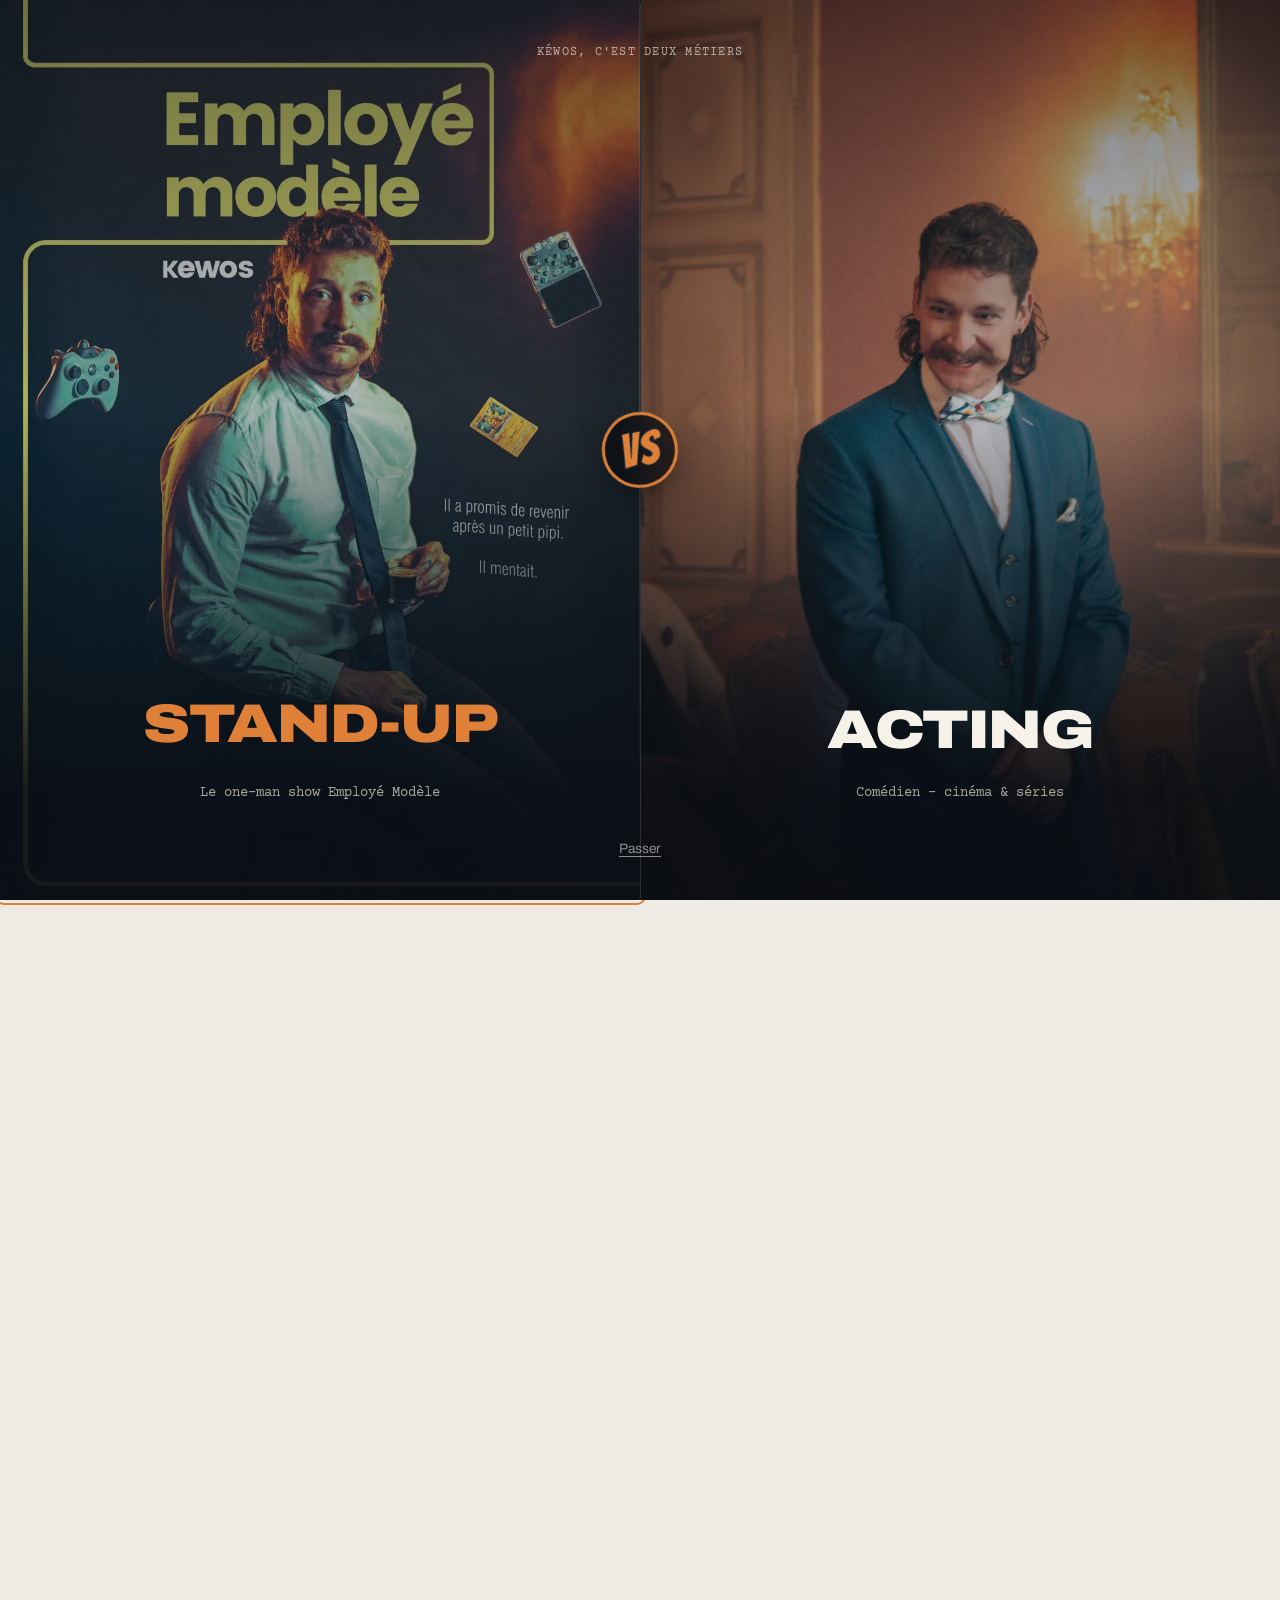
==== commit 6e8e1f7b: "Ajoute l'extrait Scènes de ménages (M6) dans la section Acting - Vignette « Vu à la télé » qui ouvre" ====
--- a/index.html
+++ b/index.html
@@ -260,6 +260,14 @@
           <p>Avant la scène, il y a eu les plateaux, et il y en a toujours&nbsp;: une silhouette dans <em>L'Amour ouf</em> de Gilles Lellouche, des rôles dans <em>Claude</em> de Clément Michel et <em>Du fioul dans les artères</em>, à la télévision dans <em>Scènes de ménages</em>, <em>Face à Face</em> ou <em>César Wagner</em>, et Rudi Völler dans <em>Tapie</em> sur Netflix.</p>
           <p>Aujourd'hui, Kéwos continue de mener les deux de front – la scène du stand-up et celle du tournage – avec la même énergie comique.</p>
         </div>
+
+        <!-- Extrait M6 hébergé sur le site (videos/scenes-de-menages.mp4). -->
+        <p class="acting-tv-kicker">Vu à la télé</p>
+        <button class="video-play acting-tv" type="button" data-video="videos/scenes-de-menages.mp4" data-title="Kéwos dans Scènes de ménages (M6)">
+          <img src="images/scenes-de-menages.webp" alt="" loading="lazy" decoding="async">
+          <span class="video-icon" aria-hidden="true"></span>
+          <span class="video-label">Kéwos dans Scènes de ménages<em>M6 · 40 s</em></span>
+        </button>
 
         <div class="fiche-actions">
           <button class="btn btn-solid" type="button" data-yt="v7IOo6DcUmQ" data-title="Bande démo – Kévin Ringenbach">Voir la bande démo</button>
--- a/css/style.css
+++ b/css/style.css
@@ -690,6 +690,15 @@
   padding:.85rem .2rem;
 }
 
+/* Extrait télé (Scènes de ménages) : vignette du lecteur vidéo sur fond clair */
+.acting-tv-kicker{
+  margin:0 0 .8rem;
+  font-family:var(--machine); font-size:.78rem; letter-spacing:.08em;
+  text-transform:uppercase;
+  color:var(--encre-60);
+}
+.acting-tv{ max-width:520px; margin-bottom:2rem; color:#F6F2EA; }
+
 /* ------------------------------ 10. Dates ------------------------------ */
 .dates{ background:var(--papier); }
 
@@ -1156,6 +1165,7 @@
 /* Le focus d'ouverture se pose sur le lecteur (autofocus) et non sur « Fermer » */
 .lightbox-frame:focus{ outline:none; }
 .lightbox-frame iframe{ width:100%; height:100%; border:0; }
+.lightbox-frame video{ display:block; width:100%; height:100%; background:#000; }
 .lightbox-close{
   display:block; margin:0 0 .8rem auto;
   min-height:44px;
